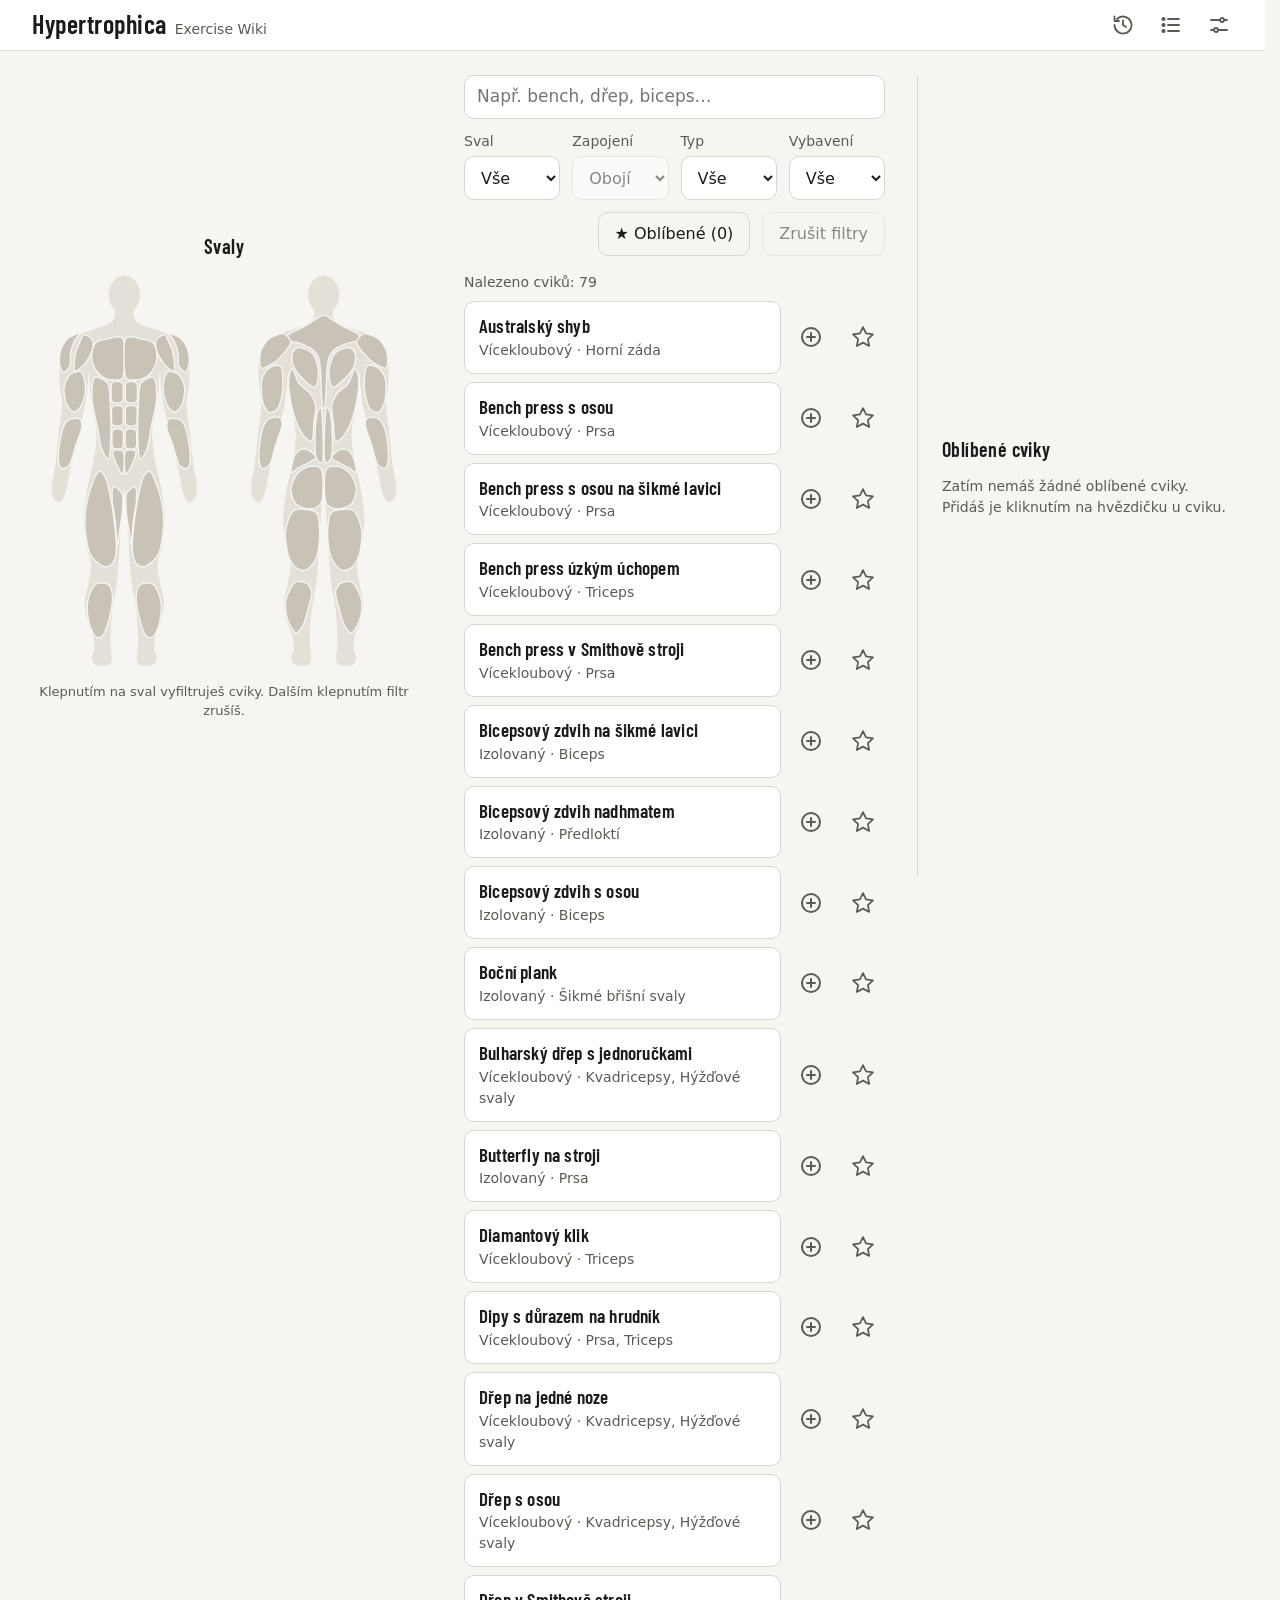
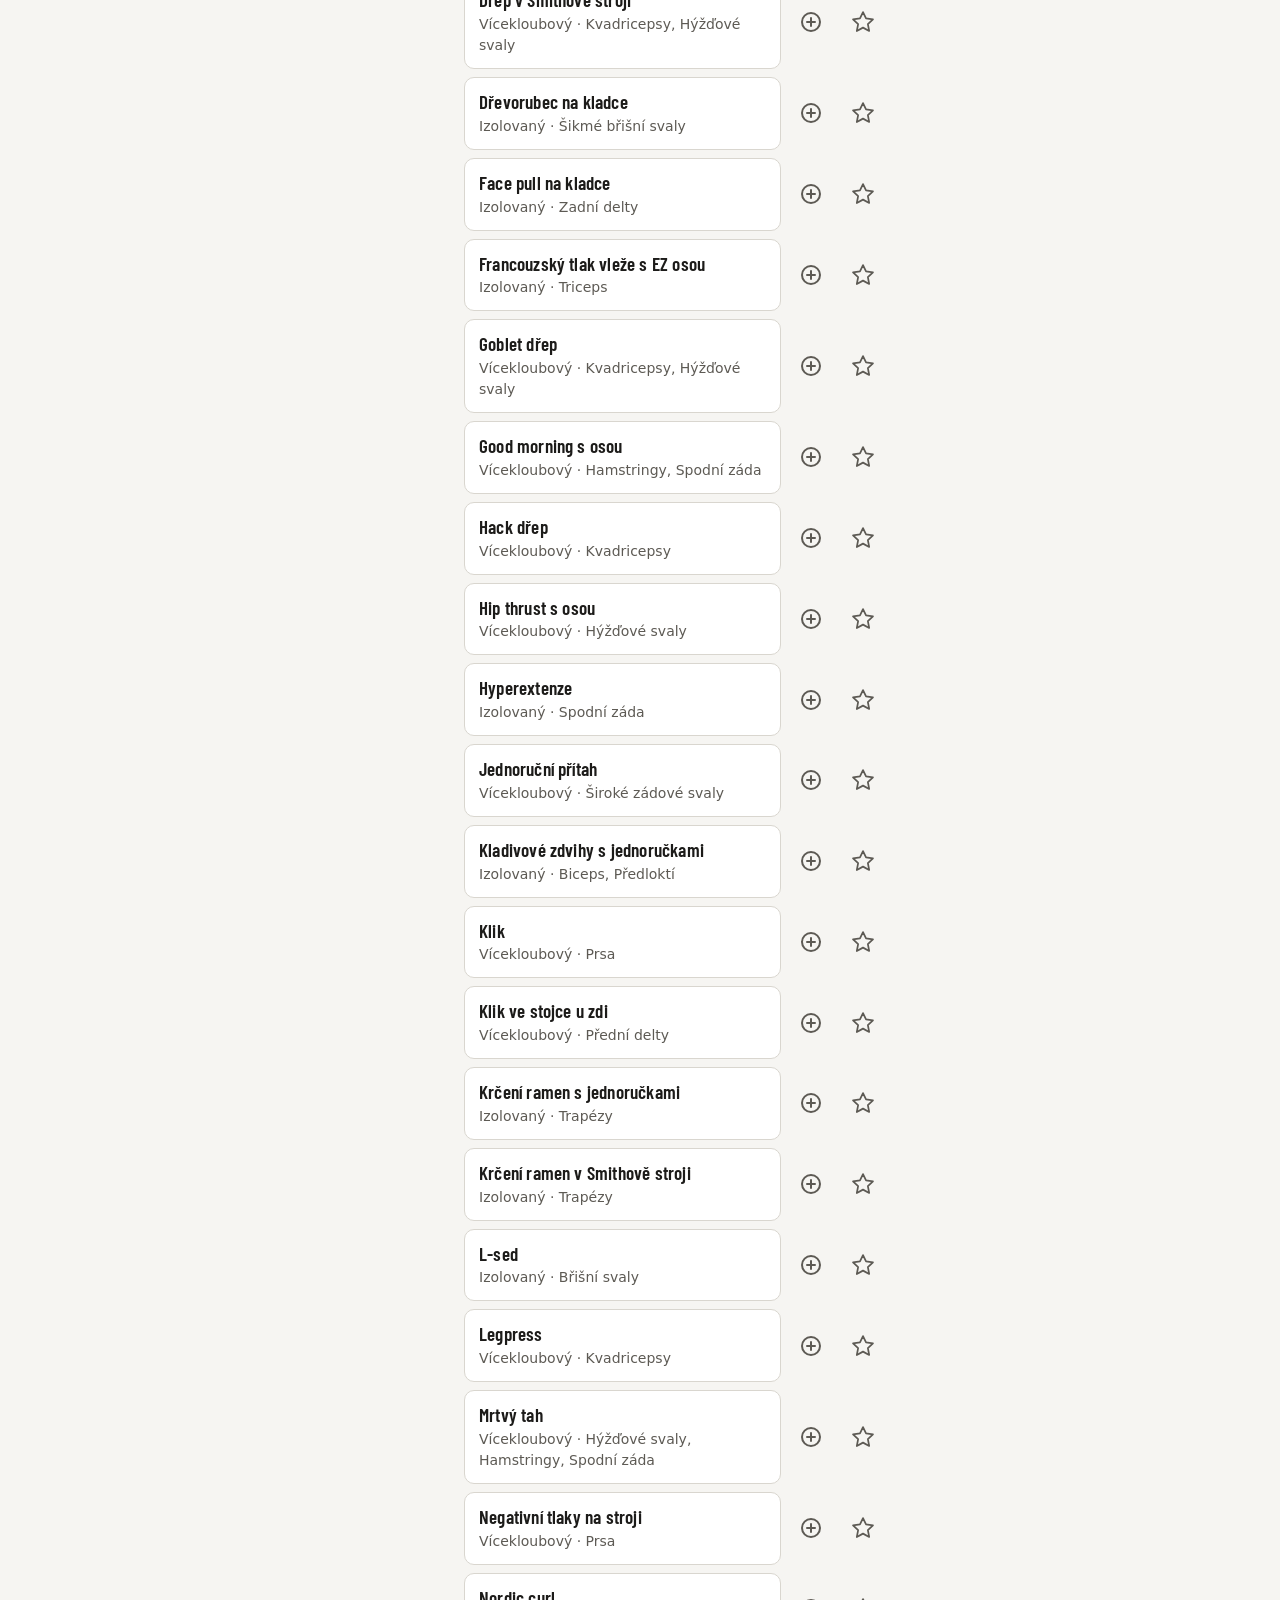
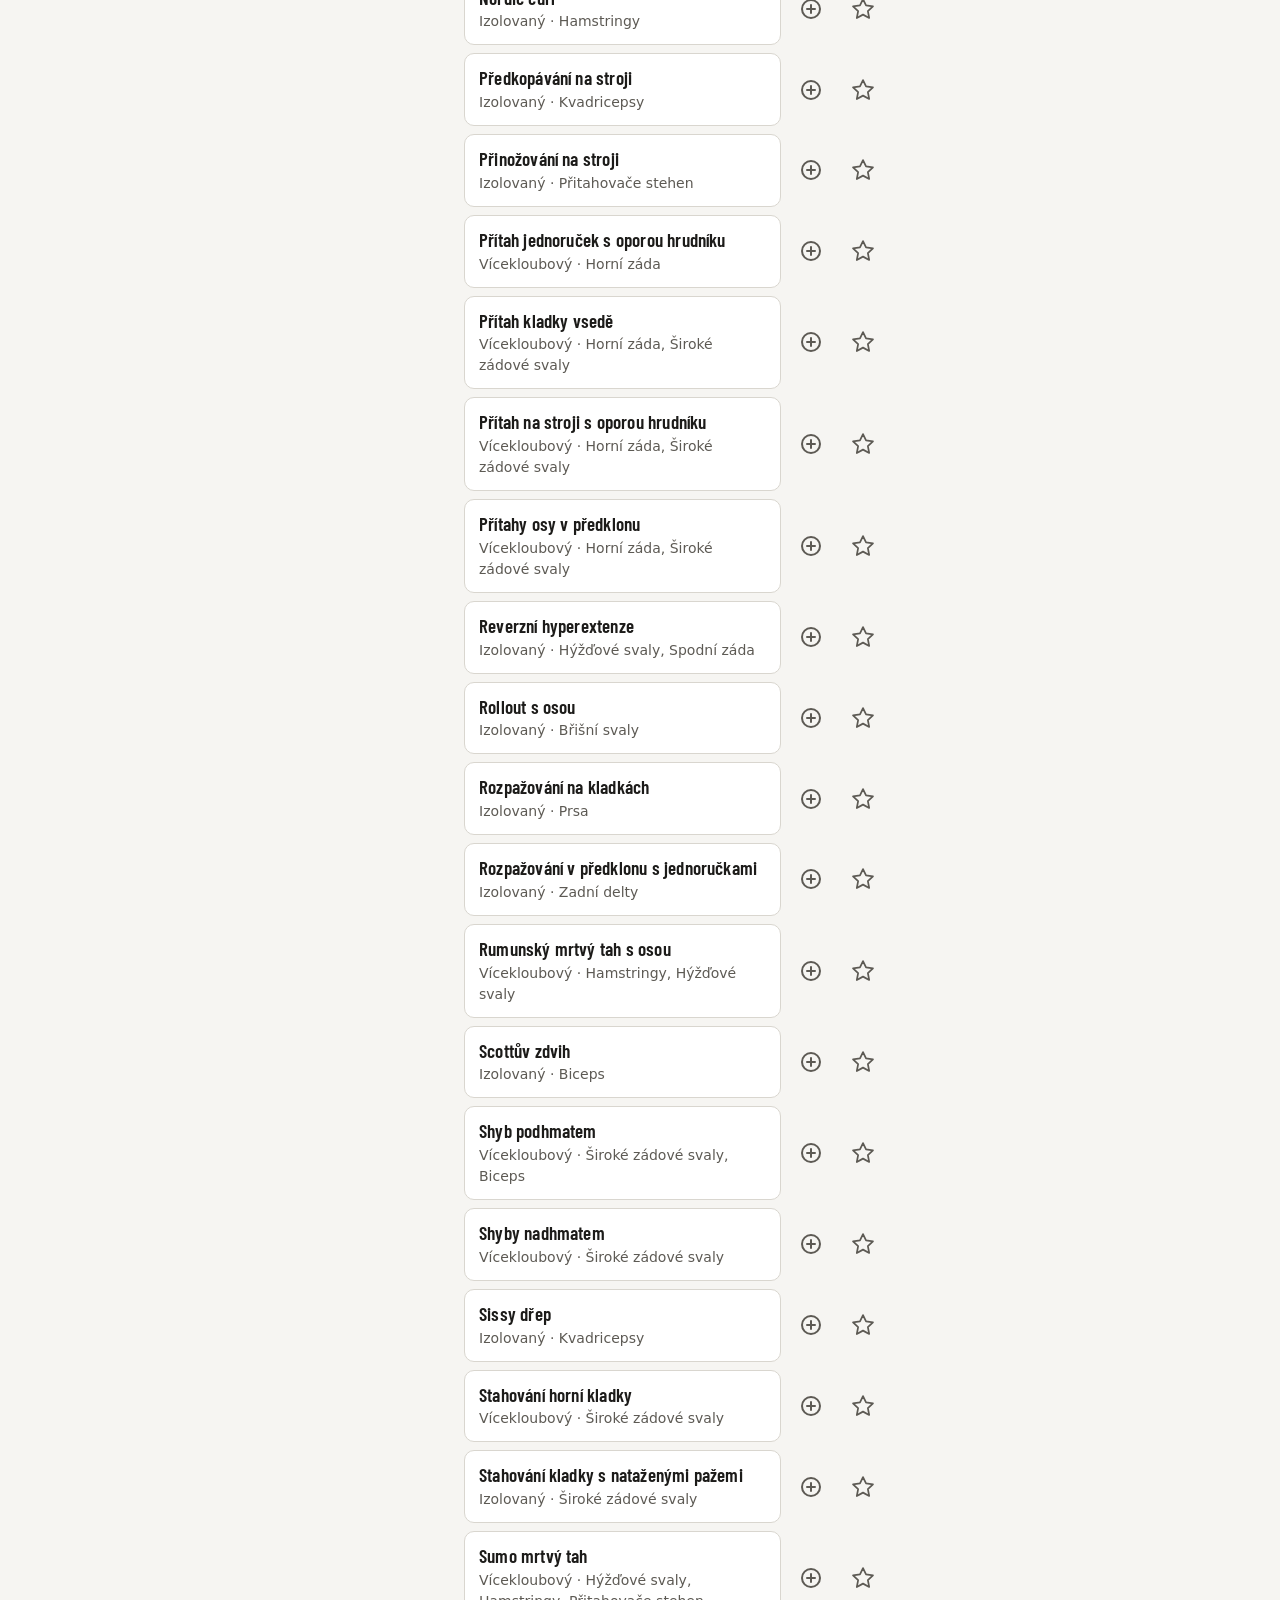
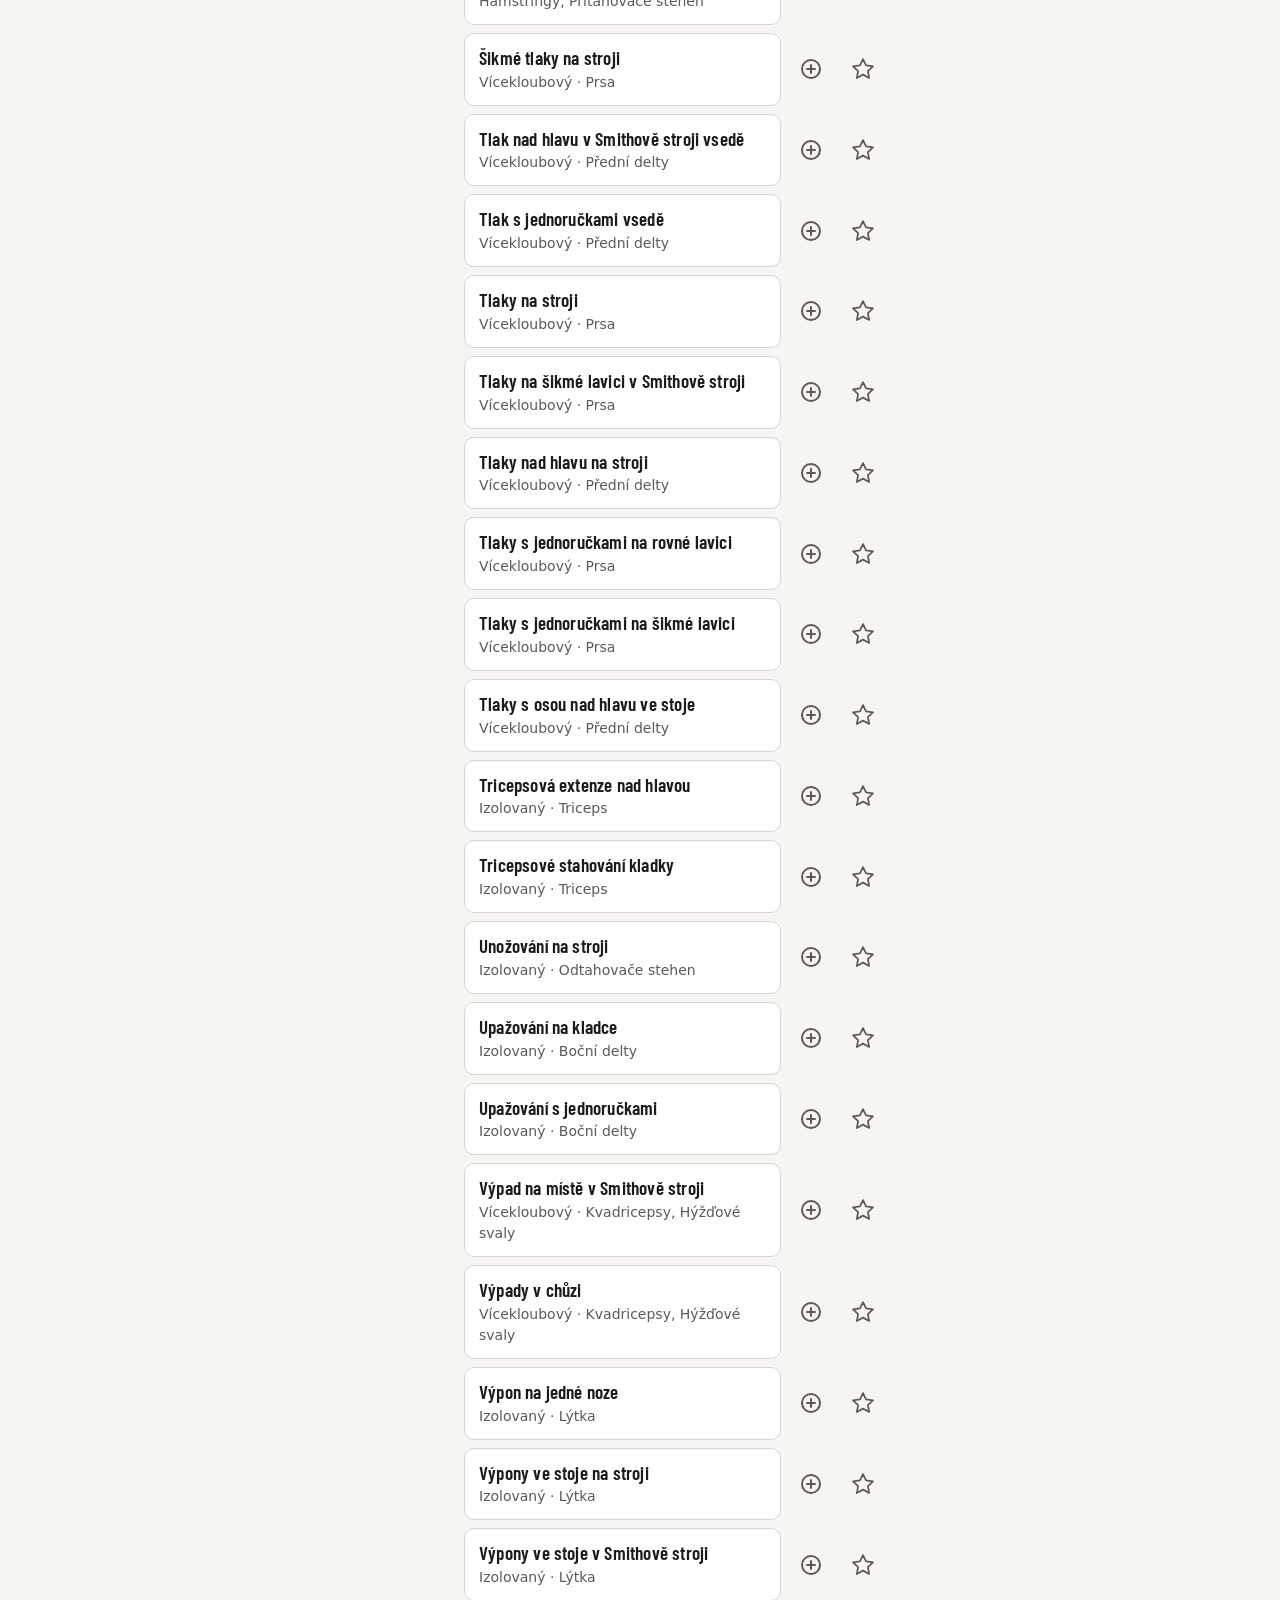
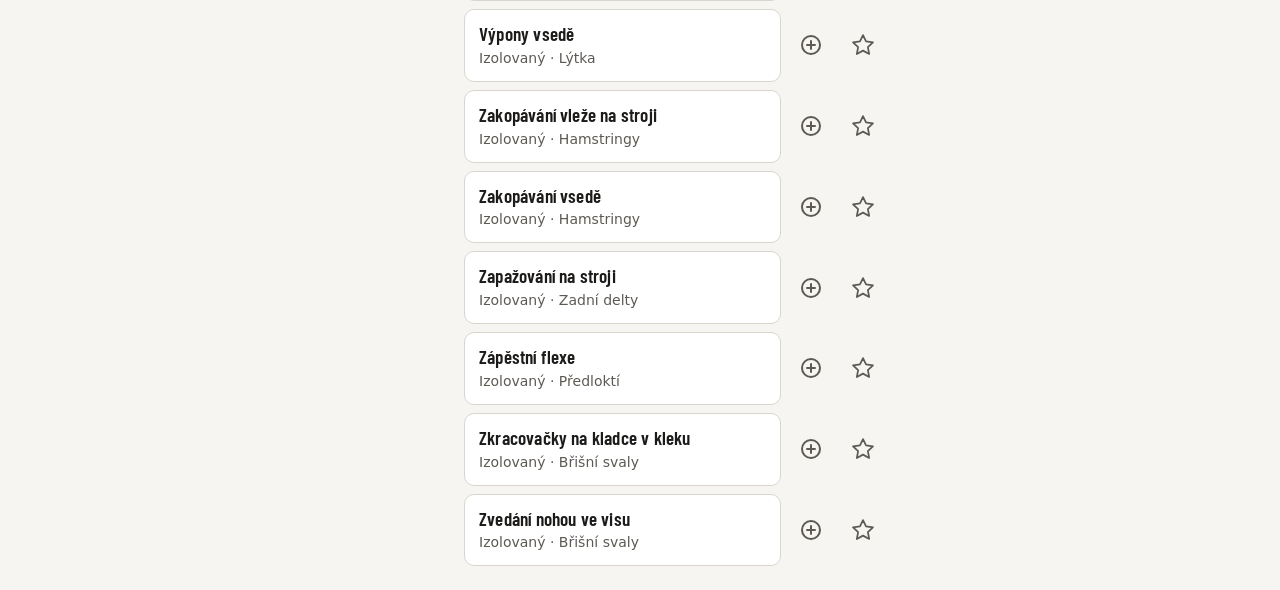
==== index.html @ 92898e03 "Use true black background in dark theme for OLED Page background is pure black (#000) so OLED pixels" ====
<!doctype html>
<html lang="cs">
<head>
  <meta charset="utf-8">
  <meta name="viewport" content="width=device-width, initial-scale=1">
  <meta name="color-scheme" content="light dark">
  <title>Hypertrophica</title>
  <!-- Zvolený motiv (světlý/tmavý) se nastaví ještě před vykreslením stránky,
       aby při načtení neproblikla špatná barva. Volbu ukládá js/theme.js. -->
  <script>
    try {
      var savedTheme = localStorage.getItem('hw.theme');
      if (savedTheme === 'light' || savedTheme === 'dark') document.documentElement.dataset.theme = savedTheme;
    } catch (e) {}
  </script>
  <link rel="stylesheet" href="./style.css">
  <!-- PWA: manifest (název, ikony pro instalaci na plochu) a barva lišty prohlížeče = barva hlavičky (--surface) -->
  <link rel="manifest" href="./manifest.json">
  <link rel="icon" href="./assets/icons/icon-192.png" type="image/png">
  <link rel="apple-touch-icon" href="./assets/icons/apple-touch-icon.png">
  <meta name="theme-color" content="#ffffff" media="(prefers-color-scheme: light)">
  <meta name="theme-color" content="#0d0d0c" media="(prefers-color-scheme: dark)">
  <!-- type="module" = moderní JavaScript s import/export; spouští se až po načtení HTML -->
  <script type="module" src="./app.js"></script>
</head>
<body>
  <header class="app-header">
    <div class="app-header-inner">
      <a class="app-title" href="#/">
        <span class="app-name">Hypertrophica</span>
        <span class="app-subtitle" data-i18n="app.subtitle"></span>
      </a>
      <!-- Odkaz na historii zapsaných sérií -->
      <a id="history-link" class="header-button" href="#/historie" hidden>
        <svg viewBox="0 0 24 24" width="24" height="24" aria-hidden="true" focusable="false">
          <path d="M3.5 12a8.5 8.5 0 1 0 2.5-6"/>
          <path d="M3.5 3.5V8H8"/>
          <path d="M12 7.5V12l3 2"/>
        </svg>
      </a>
      <!-- Odkaz na trénink s počtem cviků; popisek a počet doplní app.js -->
      <a id="plan-link" class="header-button" href="#/trenink" hidden>
        <svg viewBox="0 0 24 24" width="24" height="24" aria-hidden="true" focusable="false">
          <path d="M9 6h11M9 12h11M9 18h11"/>
          <circle cx="4.5" cy="6" r="1.2" fill="currentColor"/>
          <circle cx="4.5" cy="12" r="1.2" fill="currentColor"/>
          <circle cx="4.5" cy="18" r="1.2" fill="currentColor"/>
        </svg>
        <span id="plan-count" class="plan-count" aria-hidden="true"></span>
      </a>
      <!-- Odkaz na nastavení (motiv, záloha dat) -->
      <a id="settings-link" class="header-button" href="#/nastaveni" hidden>
        <svg viewBox="0 0 24 24" width="24" height="24" aria-hidden="true" focusable="false">
          <path d="M4 7h9M17 7h3M4 17h3M11 17h9"/>
          <circle cx="15" cy="7" r="2"/>
          <circle cx="9" cy="17" r="2"/>
        </svg>
      </a>
    </div>
  </header>

  <main>
    <!-- Hláška o načítání / chybě. Texty doplní app.js ze souboru i18n/cs.json. -->
    <p id="status" class="status" role="status">Načítám…</p>
    <noscript><p class="status">Hypertrophica potřebuje zapnutý JavaScript.</p></noscript>

    <!-- Pohled 1: seznam cviků s vyhledáváním a filtry -->
    <section id="list-view" class="list-layout" hidden>
      <div class="search">
        <label for="search-input" class="visually-hidden" data-i18n="search.label"></label>
        <input id="search-input" type="search" autocomplete="off" spellcheck="false"
               data-i18n-placeholder="search.placeholder">
      </div>

      <!-- Klikací schéma svalů; SVG vloží js/bodymap.js ze souboru assets/body-map.svg -->
      <figure class="body-map">
        <h2 class="body-map-heading" data-i18n="bodymap.heading"></h2>
        <div id="body-map" class="body-map-figure"></div>
        <figcaption class="body-map-hint" data-i18n="bodymap.hint"></figcaption>
      </figure>

      <fieldset class="filters">
        <legend class="visually-hidden" data-i18n="filters.heading"></legend>

        <label class="filter">
          <span data-i18n="filters.muscle"></span>
          <select id="filter-muscle"></select>
        </label>

        <label class="filter">
          <span data-i18n="filters.role"></span>
          <select id="filter-role"></select>
        </label>

        <label class="filter">
          <span data-i18n="filters.type"></span>
          <select id="filter-type"></select>
        </label>

        <label class="filter">
          <span data-i18n="filters.equipment"></span>
          <select id="filter-equipment"></select>
        </label>

        <div class="filter-actions">
          <!-- aria-pressed = přepínací tlačítko (zapnuto/vypnuto); text doplní app.js -->
          <button id="filter-favorites" type="button" class="button-secondary button-toggle" aria-pressed="false"></button>
          <button id="filter-reset" type="button" class="button-secondary" data-i18n="filters.reset"></button>
        </div>
      </fieldset>

      <p id="result-count" class="result-count" aria-live="polite"></p>
      <ul id="exercise-list" class="exercise-list"></ul>

      <!-- Panel s oblíbenými cviky. Zobrazí se jen na širokém monitoru (vpravo od seznamu),
           na mobilu je skrytý – tam slouží tlačítko „Oblíbené“ ve filtrech. Obsah doplní app.js. -->
      <aside class="favorites-panel" aria-labelledby="favorites-heading">
        <h2 id="favorites-heading" class="favorites-heading" data-i18n="favorites.heading"></h2>
        <ul id="favorites-list" class="exercise-list favorites-list"></ul>
      </aside>
    </section>

    <!-- Pohled 2: detail jednoho cviku (otevře se přes adresu #/cvik/<id>) -->
    <article id="detail-view" class="detail" hidden></article>

    <!-- Pohled 3: trénink = seřazený seznam cviků (adresa #/trenink).
         Obsah seznamu a tlačítka doplní app.js. -->
    <section id="plan-view" class="plan" aria-labelledby="plan-title" hidden>
      <a class="back-link" href="#/" id="plan-back"></a>
      <!-- Přepínač tréninků v týdnu: 1–4 = jednotlivé tréninky, Týden = souhrn partií.
           Tlačítka doplní app.js; u sdíleného tréninku je přepínač skrytý. -->
      <nav id="plan-tabs" class="plan-tabs" data-i18n-aria-label="week.tabsLabel"></nav>
      <div class="plan-heading">
        <h1 id="plan-title" tabindex="-1"></h1>
        <!-- Zámek proti nechtěnému přesunutí/odebrání cviků během tréninku.
             Ikonu, popisek a stav (aria-pressed) doplní app.js. -->
        <button id="plan-lock" class="icon-button lock-button" type="button" aria-pressed="false" hidden></button>
      </div>
      <p id="plan-intro" class="plan-intro"></p>
      <!-- role="list": Safari jinak u seznamu bez odrážek nehlásí, že jde o seznam -->
      <ol id="plan-list" class="plan-list" role="list"></ol>
      <!-- Schéma svalů zapojených v tréninku (jen pro čtení); SVG vloží app.js.
           Pro čtečky obrazovky je stejná informace i textem v #plan-map-summary. -->
      <figure id="plan-map" class="body-map plan-map" hidden>
        <h2 id="plan-map-heading"></h2>
        <div class="body-map-labels" aria-hidden="true">
          <span data-i18n="bodymap.front"></span>
          <span data-i18n="bodymap.back"></span>
        </div>
        <div id="plan-map-figure" class="body-map-figure"></div>
        <!-- Texty legendy nastaví app.js (u tréninku primární/sekundární, u týdne zapojeno/nedostatečně) -->
        <ul class="legend" aria-hidden="true">
          <li id="plan-legend-primary"></li>
          <li id="plan-legend-secondary" class="legend-secondary"></li>
        </ul>
        <p id="plan-map-summary" class="visually-hidden"></p>
      </figure>
      <!-- Jen v pohledu Týden: vynechané a nedostatečně zapojené partie (doplní app.js) -->
      <div id="week-summary" class="week-summary" hidden></div>
      <div id="plan-actions" class="plan-actions"></div>
      <!-- Viditelné potvrzení akcí (např. „Odkaz zkopírován“) -->
      <p id="plan-feedback" class="plan-feedback" role="status"></p>
      <!-- Hlášení pro čtečky obrazovky (např. nová pozice cviku po posunu) -->
      <p id="plan-announcer" class="visually-hidden" aria-live="polite"></p>
    </section>

    <!-- Pohled 4: historie zapsaných sérií (adresa #/historie), seskupená po dnech.
         Obsah doplní app.js. -->
    <section id="history-view" class="history" aria-labelledby="history-title" hidden>
      <a class="back-link" href="#/" id="history-back"></a>
      <h1 id="history-title" tabindex="-1" data-i18n="history.title"></h1>
      <p id="history-intro" class="history-intro"></p>
      <!-- Kalendář tréninků. Na PC v levém sloupci místo schématu svalů, na mobilu nad seznamem.
           Mřížku dnů doplní app.js; dny s tréninkem jsou tlačítka, klik přeskočí na daný den v seznamu. -->
      <section id="history-calendar" class="history-calendar" aria-labelledby="calendar-month">
        <div class="calendar-nav">
          <button id="calendar-prev" class="icon-button" type="button">
            <svg viewBox="0 0 24 24" aria-hidden="true" focusable="false"><path d="M15 5l-7 7 7 7"/></svg>
          </button>
          <!-- aria-live: čtečka obrazovky ohlásí nový měsíc po přepnutí -->
          <h2 id="calendar-month" class="calendar-month" aria-live="polite"></h2>
          <button id="calendar-next" class="icon-button" type="button">
            <svg viewBox="0 0 24 24" aria-hidden="true" focusable="false"><path d="M9 5l7 7-7 7"/></svg>
          </button>
        </div>
        <table class="calendar-grid">
          <thead><tr id="calendar-weekdays"></tr></thead>
          <tbody id="calendar-days"></tbody>
        </table>
        <ul class="legend calendar-legend" aria-hidden="true">
          <li data-i18n="calendar.legendTraining"></li>
          <li class="legend-today" data-i18n="calendar.legendToday"></li>
        </ul>
        <p class="body-map-hint" data-i18n="calendar.hint"></p>
      </section>
      <div id="history-list" class="history-list"></div>
      <button id="history-more" class="button-secondary" type="button" data-i18n="history.more" hidden></button>
      <!-- Záloha dat bývala tady; teď je v Nastavení -->
      <a class="history-backup-link" href="#/nastaveni" data-i18n="history.backupLink"></a>
    </section>

    <!-- Pohled 5: nastavení (adresa #/nastaveni) – motiv a záloha dat -->
    <section id="settings-view" class="settings" aria-labelledby="settings-title" hidden>
      <a class="back-link" href="#/" id="settings-back"></a>
      <h1 id="settings-title" tabindex="-1" data-i18n="settings.title"></h1>

      <!-- Volba motivu (js/theme.js); přepínače typu radio = vždy právě jedna volba -->
      <section class="settings-section" aria-labelledby="theme-title">
        <h2 id="theme-title" data-i18n="theme.title"></h2>
        <div id="theme-options" class="theme-options" role="radiogroup" aria-labelledby="theme-title"></div>
      </section>

      <!-- Záloha všech dat do souboru a obnova ze zálohy (js/backup.js) -->
      <section class="backup settings-section" aria-labelledby="backup-title">
        <h2 id="backup-title" data-i18n="backup.title"></h2>
        <p class="backup-intro" data-i18n="backup.intro"></p>
        <div class="backup-actions">
          <button id="backup-export" class="button-primary" type="button" data-i18n="backup.exportJson"></button>
          <button id="backup-export-csv" class="button-secondary" type="button" data-i18n="backup.exportCsv"></button>
          <button id="backup-import" class="button-secondary" type="button" data-i18n="backup.import"></button>
          <!-- Skrytý výběr souboru; otevře ho tlačítko „Importovat zálohu“ -->
          <input id="backup-file" type="file" accept=".json,application/json" hidden>
        </div>
        <!-- Náhled importu s volbou Sloučit / Nahradit; obsah doplní app.js -->
        <div id="backup-confirm" class="backup-confirm" hidden></div>
        <p id="backup-feedback" class="backup-feedback" role="status"></p>
      </section>
    </section>
  </main>
</body>
</html>
---- style.css ----
/* ===== Font pro nadpisy: Barlow Condensed (SemiBold 600) =====
   Soubory jsou uložené přímo v projektu (assets/fonts/), aby fungovaly i offline.
   Licence SIL Open Font License 1.1 – viz assets/fonts/OFL.txt.
   Dva soubory: základní latinka a rozšířená latinka (ř, ů, ě, č...). Prohlížeč
   si podle unicode-range stáhne jen ten, který opravdu potřebuje. */
@font-face {
  font-family: "Barlow Condensed";
  font-style: normal;
  font-weight: 600;
  font-display: swap; /* než se font načte, zobrazí se náhradní – text nezmizí */
  src: url("./assets/fonts/barlow-condensed-latin-ext-600-normal.woff2") format("woff2");
  unicode-range: U+0100-02BA, U+02BD-02C5, U+02C7-02CC, U+02CE-02D7, U+02DD-02FF, U+0304, U+0308, U+0329, U+1D00-1DBF, U+1E00-1E9F, U+1EF2-1EFF, U+2020, U+20A0-20AB, U+20AD-20C0, U+2113, U+2C60-2C7F, U+A720-A7FF;
}

@font-face {
  font-family: "Barlow Condensed";
  font-style: normal;
  font-weight: 600;
  font-display: swap;
  src: url("./assets/fonts/barlow-condensed-latin-600-normal.woff2") format("woff2");
  unicode-range: U+0000-00FF, U+0131, U+0152-0153, U+02BB-02BC, U+02C6, U+02DA, U+02DC, U+0304, U+0308, U+0329, U+2000-206F, U+20AC, U+2122, U+2191, U+2193, U+2212, U+2215, U+FEFF, U+FFFD;
}

/* ===== Barvy a rozměry (CSS proměnné) =====
   Všechny barvy jsou tady na jednom místě. Tmavý režim jen přepíše hodnoty
   proměnných, zbytek stylů se nemění. */
:root {
  --bg: #f6f5f2;
  --surface: #ffffff;
  --text: #1c1b19;
  --text-muted: #5d5a54;
  --border: #d9d6cf;
  --accent: #b3261e;
  --accent-text: #ffffff;
  --chip-bg: #ece9e3;
  --chip-primary-bg: #f6dcd9;
  --chip-primary-text: #7a1712;
  --focus: #1a5fb4;
  --star: #c48a00;

  /* Schéma svalů */
  --map-body: #e4e0d8;
  --map-muscle: #c9c2b6;
  --map-hover: #e2a39d;
  --map-active: var(--accent);
  --map-secondary: #eebab4;

  --radius: 10px;
  --tap: 44px; /* minimální velikost dotykového prvku */
  --gap: 12px;
  --max-width: 720px;
  --max-width-wide: 1680px; /* PC: stránka využije skoro celou šířku monitoru */
  --font: system-ui, -apple-system, "Segoe UI", Roboto, sans-serif;
  --font-display: "Barlow Condensed", "Arial Narrow", var(--font); /* nadpisy */
}

/* Tmavé barvy. Použijí se ve dvou případech:
   1. systém je v tmavém režimu a uživatel přepínačem nezvolil světlý motiv,
   2. uživatel přepínačem zvolil tmavý motiv (atribut data-theme="dark" na <html>).
   CSS neumí jednu sadu hodnot sdílet mezi @media a selektorem, proto jsou hodnoty
   uvedené dvakrát – při změně barvy uprav OBĚ sady stejně. */
@media (prefers-color-scheme: dark) {
  :root:not([data-theme="light"]) {
    --bg: #000000; /* čistá černá: na OLED displeji pixely nesvítí */
    --surface: #0d0d0c;
    --text: #ecebe8;
    --text-muted: #a29e96;
    --border: #2a2825;
    --accent: #f2867e;
    --accent-text: #1c1b19;
    --chip-bg: #1a1917;
    --chip-primary-bg: #3a1b19;
    --chip-primary-text: #ffd5d1;
    --focus: #8ab4f8;
    --star: #f2c14e;

    --map-body: #1a1917;
    --map-muscle: #3a3732;
    --map-hover: #a85a53;
    --map-secondary: #8f4740;
  }
}

:root[data-theme="dark"] {
  --bg: #000000; /* čistá černá: na OLED displeji pixely nesvítí */
  --surface: #0d0d0c;
  --text: #ecebe8;
  --text-muted: #a29e96;
  --border: #2a2825;
  --accent: #f2867e;
  --accent-text: #1c1b19;
  --chip-bg: #1a1917;
  --chip-primary-bg: #3a1b19;
  --chip-primary-text: #ffd5d1;
  --focus: #8ab4f8;
  --star: #f2c14e;

  --map-body: #1a1917;
  --map-muscle: #3a3732;
  --map-hover: #a85a53;
  --map-secondary: #8f4740;
}

/* Formulářové prvky a posuvníky prohlížeče v barvě zvoleného motivu. */
:root[data-theme="light"] {
  color-scheme: light;
}

:root[data-theme="dark"] {
  color-scheme: dark;
}

/* ===== Základ ===== */
*,
*::before,
*::after {
  box-sizing: border-box;
}

html {
  -webkit-text-size-adjust: 100%;
}

body {
  margin: 0;
  background: var(--bg);
  color: var(--text);
  font-family: var(--font);
  font-size: 1rem;
  line-height: 1.5;
}

main {
  max-width: var(--max-width);
  margin: 0 auto;
  padding: var(--gap) 16px 48px;
}

a {
  color: inherit;
}

:focus-visible {
  outline: 3px solid var(--focus);
  outline-offset: 2px;
}

[hidden] {
  display: none !important;
}

/* Text jen pro čtečky obrazovky (vizuálně skrytý, ale přístupný). */
.visually-hidden {
  position: absolute;
  width: 1px;
  height: 1px;
  overflow: hidden;
  clip: rect(0 0 0 0);
  white-space: nowrap;
}

/* ===== Hlavička ===== */
.app-header {
  position: sticky;
  top: 0;
  z-index: 10;
  background: var(--surface);
  border-bottom: 1px solid var(--border);
}

/* Řádek hlavičky: název vlevo, ikony historie, tréninku a nastavení vpravo. */
.app-header-inner {
  display: flex;
  align-items: center;
  gap: 4px;
  max-width: var(--max-width);
  margin: 0 auto;
  padding-right: 8px;
}

.app-title {
  flex: 1;
  min-width: 0;
  display: flex;
  align-items: baseline;
  gap: 8px;
  min-height: var(--tap);
  padding: 10px 4px 10px 16px;
  text-decoration: none;
}

.header-button {
  flex: none;
  display: inline-grid;
  place-items: center;
  width: var(--tap);
  height: var(--tap);
  padding: 0;
  background: transparent;
  border: 0;
  border-radius: var(--radius);
  color: var(--text-muted);
  cursor: pointer;
  -webkit-tap-highlight-color: transparent;
}

.header-button:hover,
.header-button[aria-current="page"] {
  color: var(--text);
  background: var(--chip-bg);
}

/* Odkaz na trénink: ikona s odznakem počtu cviků v pravém horním rohu */
.header-button {
  position: relative;
  text-decoration: none;
}

.plan-count {
  position: absolute;
  top: 3px;
  right: 1px;
  min-width: 18px;
  height: 18px;
  padding: 0 5px;
  background: var(--accent);
  border-radius: 999px;
  color: var(--accent-text);
  font-size: 0.6875rem;
  font-weight: 700;
  line-height: 18px;
  text-align: center;
}

.plan-count:empty {
  display: none;
}

.header-button svg {
  width: 24px;
  height: 24px;
  fill: none;
  stroke: currentColor;
  stroke-width: 1.8;
  stroke-linecap: round;
  stroke-linejoin: round;
}

.app-name {
  font-family: var(--font-display);
  font-size: 1.625rem;
  font-weight: 600;
  letter-spacing: 0.02em;
  line-height: 1.1;
}

.app-subtitle {
  min-width: 0;
  overflow: hidden;
  color: var(--text-muted);
  font-size: 0.875rem;
  white-space: nowrap; /* na úzkém displeji se raději zkrátí („Exercise W…“), než aby se zalomil */
  text-overflow: ellipsis;
}

.status {
  color: var(--text-muted);
}

/* ===== Rozložení stránky se seznamem =====
   Mobil: hledání, schéma, filtry a seznam pod sebou.
   PC: viz blok „Rozložení na PC“ níže. */
.list-layout {
  display: grid;
  grid-template-columns: minmax(0, 1fr);
  grid-template-areas:
    "search"
    "map"
    "filters"
    "count"
    "list";
}

.search { grid-area: search; }
.body-map { grid-area: map; }
.filters { grid-area: filters; }
.result-count { grid-area: count; }
.exercise-list { grid-area: list; }

/* ===== Rozložení na PC (≥ 900 px) =====
   Na mobilu se nic z tohoto bloku nepoužije.
   - Stránka využije skoro celou šířku monitoru (max. --max-width-wide).
   - Schéma svalů je ve všech pohledech (seznam, detail, trénink) v levém sloupci.
     Je „přilepené“ (position: sticky) a svisle vycentrované v okně, takže se při
     scrollování obsahem vpravo nehýbe.
   - Velikost schématu roste se šířkou okna, ale nikdy není vyšší než okno. */
@media (min-width: 900px) {
  :root {
    --header-h: 50px;       /* výška hlavičky (změřeno v prohlížeči) */
    --page-pad-y: 24px;     /* mezera nad a pod obsahem */
    --map-col: clamp(360px, 30vw, 520px); /* šířka sloupce se schématem */
    --side-col: clamp(300px, 22vw, 400px); /* šířka pravého sloupce (panel oblíbených), od 1200 px */
    --map-chrome: 150px;    /* místo pro nadpis, popisky a legendu kolem obrázku */
  }

  main,
  .app-header-inner {
    max-width: var(--max-width-wide);
  }

  /* Místo pro posuvník (scrollbar) je vyhrazené vždy, i na krátké stránce bez posuvníku.
     Jinak by se na Windows při přechodu mezi dlouhým seznamem a krátkým detailem
     celá stránka i s nadpisem Hypertrophica posunula o polovinu šířky posuvníku. */
  html {
    scrollbar-gutter: stable;
  }

  main {
    padding: var(--page-pad-y) 32px;
  }

  .app-header-inner {
    padding-right: 24px;
  }

  .app-title {
    padding-left: 32px;
  }

  /* Společná mřížka: schéma vlevo, obsah vpravo.
     Historie má v levém sloupci místo schématu kalendář. Nastavení schéma nemá, levý sloupec zůstává prázdný – obsah je tak stejně
     široký a na stejném místě jako u tréninku a detailu.
     Řádky „auto“ zabírají jednotlivé prvky obsahu (prázdné mají výšku 0),
     poslední řádek 1fr pohltí výšku schématu, aby mezi prvky nevznikaly mezery. */
  .list-layout,
  .detail,
  .plan,
  .history,
  .settings {
    display: grid;
    grid-template-columns: var(--map-col) minmax(0, 1fr);
    grid-template-rows: repeat(9, auto) 1fr;
    grid-template-areas: none;
    column-gap: 48px;
    align-items: start;
  }

  .list-layout > *,
  .detail > *,
  .plan > *,
  .history > *,
  .settings > * {
    grid-area: auto;
    grid-column: 2;
  }

  /* Schéma: celý levý sloupec, přilepené pod hlavičkou, obsah svisle na střed okna.
     V Historii je na stejném místě a ve stejné velikosti kalendář. */
  .list-layout > .body-map,
  .detail > .body-map,
  .plan > .plan-map,
  .history > .history-calendar {
    grid-column: 1;
    grid-row: 1 / -1;
    position: sticky;
    top: calc(var(--header-h) + var(--page-pad-y));
    height: calc(100vh - var(--header-h) - 2 * var(--page-pad-y));
    height: calc(100dvh - var(--header-h) - 2 * var(--page-pad-y));
    display: flex;
    flex-direction: column;
    justify-content: center;
    margin: 0;
  }

  /* Velikost obrázku: celá šířka sloupce, ale jen tak velký, aby se vešel do výšky okna
     (416 × 440 = poměr stran SVG). Popisky „Zepředu/Zezadu“ mají stejnou šířku. */
  .list-layout > .body-map,
  .detail > .body-map,
  .plan > .plan-map,
  .history > .history-calendar {
    --map-size: min(100%, calc((100vh - var(--header-h) - 2 * var(--page-pad-y) - var(--map-chrome)) * 416 / 440));
  }

  .list-layout > .body-map .body-map-figure svg,
  .detail > .body-map .body-map-figure svg,
  .plan > .plan-map .body-map-figure svg,
  .body-map .body-map-labels,
  .history > .history-calendar > * {
    width: var(--map-size);
    max-width: none;
  }

  /* Nadpis nad schématem (detail, trénink) vycentrovaný stejně jako obrázek */
  .list-layout > .body-map h2,
  .detail > .body-map h2,
  .plan > .plan-map h2 {
    text-align: center;
  }

  /* Trénink a detail cviku: obsah vpravo svisle na střed okna.
     Mřížka má nahoře a dole pružný řádek (1fr), mezi nimi řádky pro jednotlivé prvky.
     Zbylé místo se rozdělí rovným dílem nahoru a dolů → obsah je uprostřed.
     Když je obsah vyšší než okno, pružné řádky mají výšku 0 a obsah začíná nahoře.
     Prvky mají řádek pevně daný, aby první z nich nepřipadl do horního pružného řádku.
     (Trénink má místo horního pružného řádku pevnou mezeru, viz níže.) */
  .plan,
  .detail {
    grid-template-rows: 1fr repeat(8, auto) 1fr;
    min-height: calc(100vh - var(--header-h) - 2 * var(--page-pad-y));
    min-height: calc(100dvh - var(--header-h) - 2 * var(--page-pad-y));
  }

  /* Detail má o řádek víc (sekce Záznam). */
  .detail {
    grid-template-rows: 1fr repeat(9, auto) 1fr;
  }

  /* Trénink: horní mezera se nepočítá podle právě zobrazeného obsahu, ale podle
     tréninku s nejvíce cviky (počet nastaví app.js do --plan-max). Při přepínání
     1–4 a Týden je tak mezera pořád stejná a záložky se svisle neposouvají.
     Výška obsahu ≈ pevná část (odkaz zpět, záložky, nadpis, text, tlačítka) + počet cviků × výška řádku
     (změřeno v prohlížeči: řádek 88 px + mezera 8 px). */
  .plan {
    --plan-base: 297px;
    --plan-item: 96px;
    --plan-offset: max(0px, calc((100vh - var(--header-h) - 2 * var(--page-pad-y)
      - var(--plan-base) - var(--plan-max, 0) * var(--plan-item)) / 2));
    grid-template-rows: var(--plan-offset) repeat(8, auto) 1fr;
  }

  .plan > .back-link { grid-row: 2; }
  .plan > .plan-tabs { grid-row: 3; }
  .plan > .plan-heading { grid-row: 4; }
  .plan > .plan-intro { grid-row: 5; }
  .plan > .plan-list { grid-row: 6; }
  .plan > .week-summary { grid-row: 7; }
  .plan > .plan-actions { grid-row: 8; }
  .plan > .plan-feedback { grid-row: 9; }

  /* Detail: popis a poznámky jsou v HTML za schématem jako dvojice nadpis h2 + odstavec p
     (každá je nepovinná), proto se řádek určuje podle pořadí za schématem (figure). */
  .detail > .back-link { grid-row: 2; }
  .detail > .detail-heading { grid-row: 3; }
  .detail > .detail-subtitle { grid-row: 4; }
  .detail > .detail-facts { grid-row: 5; }
  .detail > .log { grid-row: 6; }
  .detail > figure + h2 { grid-row: 7; }
  .detail > figure + h2 + p { grid-row: 8; }
  .detail > figure + h2 + p + h2 { grid-row: 9; }
  .detail > figure + h2 + p + h2 + p { grid-row: 10; }

}

/* ===== Panel oblíbených =====
   Mobil a menší monitory: skrytý (oblíbené ukáže tlačítko „Oblíbené“ ve filtrech).
   Od 1200 px: třetí sloupec vpravo od seznamu, přilepený jako schéma.
   Když je oblíbených víc, než se vejde do výšky okna, panel se posouvá sám. */
.favorites-panel {
  display: none;
}

@media (min-width: 1200px) {
  /* Všechny pohledy mají stejné tři sloupce, aby měl obsah uprostřed všude stejnou šířku.
     V detailu a tréninku zůstává pravý sloupec prázdný. */
  .list-layout,
  .detail,
  .plan,
  .history,
  .settings {
    grid-template-columns: var(--map-col) minmax(0, 1fr) var(--side-col);
  }

  .list-layout > .favorites-panel {
    grid-column: 3;
    grid-row: 1 / -1;
    position: sticky;
    top: calc(var(--header-h) + var(--page-pad-y));
    height: calc(100vh - var(--header-h) - 2 * var(--page-pad-y));
    height: calc(100dvh - var(--header-h) - 2 * var(--page-pad-y));
    overflow-y: auto;
    /* Obsah panelu svisle na střed okna (jako schéma). Automatické okraje nadpisu a seznamu
       (margin: auto) rozdělí volné místo nahoru a dolů; když se oblíbené nevejdou,
       okraje jsou 0, panel začne nahoře a dá se posouvat. */
    display: flex;
    flex-direction: column;
    margin-left: -16px; /* mezera mezi seznamem a panelem 32 px místo 48 px */
    padding-left: 24px;
    border-left: 1px solid var(--border);
  }

  .favorites-heading {
    margin: auto 0 12px;
    font-family: var(--font-display);
    font-size: 1.25rem;
    font-weight: 600;
    letter-spacing: 0.02em;
  }

  /* .favorites-panel na začátku: jinak by ho přebilo pravidlo .exercise-list { margin: 0 } níže */
  .favorites-panel .favorites-list {
    margin-bottom: auto;
  }

  .favorites-list .status {
    margin: 0;
    font-size: 0.875rem;
  }
}

/* ===== Schéma svalů ===== */
.body-map {
  margin: var(--gap) 0 0;
}

.body-map-figure svg {
  -webkit-tap-highlight-color: transparent; /* bez modrého obdélníku po klepnutí na mobilu */
  display: block;
  width: 100%;
  max-width: 340px;
  height: auto;
  margin: 0 auto;
}

.body-map-labels {
  display: grid;
  grid-template-columns: 1fr 1fr;
  max-width: 340px;
  margin: 0 auto 4px;
  color: var(--text-muted);
  font-size: 0.8125rem;
  text-align: center;
}

.body-map-hint {
  margin-top: 6px;
  color: var(--text-muted);
  font-size: 0.8125rem;
  text-align: center;
}

.body-map svg .body {
  fill: var(--map-body);
}

.body-map svg .muscle {
  fill: var(--map-muscle);
  stroke: var(--bg);
  stroke-width: 1.5;
  transition: fill 0.15s;
}

/* Hlavní schéma je klikací (role="group"), schéma v detailu jen ukazuje. */
.body-map svg[role="group"] .muscle {
  cursor: pointer;
}

.body-map svg .muscle:focus {
  outline: none;
}

.body-map svg .muscle:focus-visible {
  stroke: var(--focus);
  stroke-width: 3;
}

.body-map svg .muscle.is-hover {
  fill: var(--map-hover);
}

.body-map svg .muscle.is-secondary {
  fill: var(--map-secondary);
}

.body-map svg .muscle.is-active {
  fill: var(--map-active);
}

/* ===== Vyhledávání a filtry ===== */
input,
select,
button {
  font: inherit;
  color: inherit;
}

#search-input,
select {
  width: 100%;
  min-height: var(--tap);
  padding: 8px 12px;
  background: var(--surface);
  border: 1px solid var(--border);
  border-radius: var(--radius);
}

#search-input {
  font-size: 1.0625rem; /* ≥ 16 px: iOS pak při psaní nezoomuje stránku */
}

.filters {
  display: grid;
  grid-template-columns: repeat(2, minmax(0, 1fr));
  gap: var(--gap);
  margin: var(--gap) 0 0;
  padding: 0;
  border: 0;
}

.filter {
  display: flex;
  flex-direction: column;
  gap: 4px;
  font-size: 0.875rem;
  color: var(--text-muted);
}

.filter select {
  color: var(--text);
  font-size: 1rem;
}

select:disabled {
  opacity: 0.5;
}

.filter-actions {
  grid-column: 1 / -1;
  display: grid;
  grid-template-columns: 1fr 1fr;
  gap: var(--gap);
}

.button-secondary {
  min-height: var(--tap);
  padding: 8px 16px;
  background: transparent;
  border: 1px solid var(--border);
  border-radius: var(--radius);
  cursor: pointer;
}

.button-secondary:disabled {
  opacity: 0.5;
  cursor: default;
}

/* Přepínač „Jen oblíbené“ ve stavu zapnuto */
.button-toggle[aria-pressed="true"] {
  background: var(--chip-primary-bg);
  border-color: var(--accent);
  color: var(--chip-primary-text);
  font-weight: 600;
}

@media (min-width: 640px) {
  .filters {
    grid-template-columns: repeat(4, minmax(0, 1fr));
    align-items: end;
  }

  .filter-actions {
    display: flex;
    justify-content: flex-end;
  }
}

/* ===== Seznam cviků ===== */
.result-count {
  margin: 16px 0 8px;
  color: var(--text-muted);
  font-size: 0.875rem;
}

.exercise-list {
  margin: 0;
  padding: 0;
  list-style: none;
  display: grid;
  align-content: start; /* karty se nenatahují, když je výsledků málo */
  gap: 8px;
}

.exercise-link {
  display: block;
  min-height: var(--tap);
  padding: 12px 14px;
  background: var(--surface);
  border: 1px solid var(--border);
  border-radius: var(--radius);
  text-decoration: none;
}

.exercise-link:hover {
  border-color: var(--text-muted);
}

.exercise-name {
  display: block;
  font-family: var(--font-display);
  font-size: 1.1875rem;
  font-weight: 600;
  letter-spacing: 0.01em;
  line-height: 1.25;
}

.exercise-meta {
  display: block;
  margin-top: 2px;
  color: var(--text-muted);
  font-size: 0.875rem;
}

/* Položka seznamu: odkaz na cvik + hvězdička vedle */
.exercise-item {
  display: flex;
  align-items: stretch;
  gap: 8px;
}

.exercise-item .exercise-link {
  flex: 1;
  min-width: 0;
}

/* ===== Hvězdička (oblíbené) ===== */
.star-button {
  flex: none;
  display: inline-grid;
  place-items: center;
  width: var(--tap);
  min-height: var(--tap);
  padding: 0;
  background: transparent;
  border: 0;
  border-radius: var(--radius);
  color: var(--text-muted);
  cursor: pointer;
  -webkit-tap-highlight-color: transparent;
}

.star-button svg {
  width: 26px;
  height: 26px;
  fill: none;
  stroke: currentColor;
  stroke-width: 1.6;
  stroke-linejoin: round;
}

.star-button:hover {
  color: var(--star);
}

.star-button[aria-pressed="true"] {
  color: var(--star);
}

.star-button[aria-pressed="true"] svg {
  fill: currentColor;
}

/* ===== Tlačítko „do tréninku“ (+ / ✓) a ovládání tréninku ===== */
.plan-button,
.icon-button {
  flex: none;
  display: inline-grid;
  place-items: center;
  width: var(--tap);
  min-height: var(--tap);
  padding: 0;
  background: transparent;
  border: 0;
  border-radius: var(--radius);
  color: var(--text-muted);
  cursor: pointer;
  -webkit-tap-highlight-color: transparent;
}

.plan-button svg,
.icon-button svg {
  width: 24px;
  height: 24px;
  fill: none;
  stroke: currentColor;
  stroke-width: 2;
  stroke-linecap: round;
  stroke-linejoin: round;
}

.plan-button:hover:not(:disabled),
.icon-button:hover:not(:disabled) {
  color: var(--text);
  background: var(--chip-bg);
}

/* Cvik už je v tréninku: zvýrazněný kroužek s fajfkou */
.plan-button[aria-pressed="true"] {
  color: var(--accent);
}

.icon-button:disabled {
  opacity: 0.3;
  cursor: default;
}

/* ✓ u cviku v zamčeném tréninku: vypadá stejně, jen nejde stisknout */
.plan-button:disabled {
  cursor: default;
}

/* ===== Detail cviku ===== */
.back-link {
  display: inline-flex;
  align-items: center;
  min-height: var(--tap);
  margin-bottom: 4px;
  color: var(--accent);
  font-weight: 600;
  text-decoration: none;
}

.detail-heading {
  display: flex;
  align-items: flex-start;
  justify-content: space-between;
  gap: 8px;
}

.detail h1 {
  margin: 0;
  padding-top: 4px; /* zarovnání s hvězdičkou */
  font-family: var(--font-display);
  font-size: 2rem;
  font-weight: 600;
  letter-spacing: 0.01em;
  line-height: 1.1;
}

.detail h1:focus {
  outline: none;
}

.detail-subtitle {
  margin: 4px 0 16px;
  color: var(--text-muted);
}

.detail h2 {
  margin: 20px 0 6px;
  font-family: var(--font-display);
  font-size: 1.25rem;
  font-weight: 600;
  letter-spacing: 0.02em;
}

.detail-facts {
  display: grid;
  gap: 10px;
  margin: 0;
  padding: 14px;
  background: var(--surface);
  border: 1px solid var(--border);
  border-radius: var(--radius);
}

.detail-facts dt {
  color: var(--text-muted);
  font-size: 0.875rem;
}

.detail-facts dd {
  margin: 2px 0 0;
}

.chips {
  display: flex;
  flex-wrap: wrap;
  gap: 6px;
  margin: 0;
  padding: 0;
  list-style: none;
}

.chip {
  padding: 2px 10px;
  background: var(--chip-bg);
  border-radius: 999px;
  font-size: 0.875rem;
}

.chip-primary {
  background: var(--chip-primary-bg);
  color: var(--chip-primary-text);
  font-weight: 600;
}

.detail p {
  margin: 0;
}

/* Schéma v detailu cviku: menší, s legendou */
.detail .body-map-figure svg {
  max-width: 280px;
}

.legend {
  display: flex;
  justify-content: center;
  gap: 16px;
  margin: 8px 0 0;
  padding: 0;
  list-style: none;
  color: var(--text-muted);
  font-size: 0.875rem;
}

.legend li::before {
  content: "";
  display: inline-block;
  width: 12px;
  height: 12px;
  margin-right: 6px;
  border-radius: 3px;
  vertical-align: -1px;
  background: var(--map-active);
}

.legend .legend-secondary::before {
  background: var(--map-secondary);
}

/* ===== Záznam sérií (detail cviku) =====
   Formulář: dvě políčka vedle sebe (hmotnost, opakování), RIR pod nimi.
   Každé políčko má tlačítka − a + (44 × 44 px), aby šlo hodnoty měnit bez psaní. */
.log {
  margin-top: 20px;
  padding: 14px;
  background: var(--surface);
  border: 1px solid var(--border);
  border-radius: var(--radius);
}

.detail .log h2 {
  margin-top: 0;
}

.log h3 {
  margin: 16px 0 4px;
  color: var(--text-muted);
  font-size: 0.875rem;
  font-weight: 600;
  letter-spacing: 0.04em;
  text-transform: uppercase;
}

.log-fields {
  display: grid;
  grid-template-columns: repeat(2, minmax(0, 1fr));
  gap: var(--gap);
}

.log-field label {
  display: block;
  margin-bottom: 4px;
  color: var(--text-muted);
  font-size: 0.875rem;
}

/* RIR: celý řádek kvůli vysvětlivce, samotné políčko ale stejně široké jako ostatní */
.log-field:last-child {
  grid-column: 1 / -1;
}

.log-field:last-child .log-stepper {
  max-width: calc(50% - var(--gap) / 2);
}

.log-stepper {
  display: flex;
  background: var(--bg);
  border: 1px solid var(--border);
  border-radius: var(--radius);
  overflow: hidden;
}

.log-step {
  flex: none;
  width: var(--tap);
  min-height: var(--tap);
  padding: 0;
  background: transparent;
  border: 0;
  font-size: 1.375rem;
  line-height: 1;
  cursor: pointer;
  -webkit-tap-highlight-color: transparent;
}

.log-step:hover {
  background: var(--chip-bg);
}

.log-input {
  flex: 1;
  min-width: 0;
  min-height: var(--tap);
  padding: 0 4px;
  background: var(--surface);
  border: 0;
  border-inline: 1px solid var(--border);
  border-radius: 0;
  font-size: 1.125rem; /* ≥ 16 px: iOS pak při psaní nezoomuje stránku */
  font-weight: 600;
  font-variant-numeric: tabular-nums;
  text-align: center;
}

.log-input[aria-invalid="true"] {
  outline: 2px solid var(--accent);
  outline-offset: -2px;
}

.log .log-hint {
  margin: 4px 0 0;
  color: var(--text-muted);
  font-size: 0.8125rem;
}

.log-submit {
  width: 100%;
  margin-top: var(--gap);
  font-size: 1.0625rem;
}

.log .log-feedback {
  min-height: 1.5em;
  margin: 8px 0 0;
  color: var(--text-muted);
  font-size: 0.875rem;
}

.log .log-warning {
  margin: 8px 0 0;
  padding: 8px 10px;
  background: var(--chip-primary-bg);
  border-radius: var(--radius);
  color: var(--chip-primary-text);
  font-size: 0.875rem;
}

.log .log-empty {
  color: var(--text-muted);
  font-size: 0.875rem;
}

.log-today,
.log-history {
  margin: 0;
  padding: 0;
  list-style: none;
}

.log-set {
  display: flex;
  align-items: center;
  gap: 8px;
  border-top: 1px solid var(--border);
}

.log-set:first-child {
  border-top: 0;
}

.log-set-text {
  flex: 1;
  font-variant-numeric: tabular-nums;
  font-weight: 600;
}

.log-history li {
  display: flex;
  flex-wrap: wrap;
  column-gap: 12px;
  padding: 6px 0;
  border-top: 1px solid var(--border);
  font-variant-numeric: tabular-nums;
}

.log-history li:first-child {
  border-top: 0;
}

.log-date {
  min-width: 6.5em;
  color: var(--text-muted);
}

.log-all {
  display: inline-flex;
  align-items: center;
  min-height: var(--tap);
  margin-top: 8px;
  color: var(--accent);
  font-weight: 600;
  text-decoration: none;
}

/* ===== Trénink ===== */
/* Schéma partií pod seznamem cviků v tréninku (stejná velikost jako v detailu).
   position: static ruší „přilepení“ schématu, které platí pro hlavní seznam na PC. */
.plan-map {
  position: static;
  margin-top: 24px;
}

/* Nadpis „Svaly“ nad schématem v seznamu má stejný vzhled jako nadpis schématu v tréninku */
.body-map-heading,
.plan-map h2 {
  margin: 0 0 8px;
  font-family: var(--font-display);
  font-size: 1.25rem;
  font-weight: 600;
  letter-spacing: 0.02em;
}

/* Odznak s počtem cviků na zapojeném svalu (jen ve schématu tréninku) */
.body-map svg .muscle-count {
  pointer-events: none;
}

.body-map svg .muscle-count circle {
  fill: var(--surface);
  stroke: var(--text);
  stroke-width: 1;
}

.body-map svg .muscle-count text {
  fill: var(--text);
  font-family: var(--font);
  font-size: 11px;
  font-weight: 700;
  text-anchor: middle;
  dominant-baseline: central;
}

.plan h1 {
  margin: 0;
  font-family: var(--font-display);
  font-size: 2rem;
  font-weight: 600;
  letter-spacing: 0.01em;
  line-height: 1.1;
}

.plan h1:focus {
  outline: none;
}

/* Přepínač tréninků 1–4 a Týden: řada stejně širokých tlačítek (na mobilu přes celou šířku) */
.plan-tabs {
  display: grid;
  grid-template-columns: repeat(4, minmax(var(--tap), 1fr)) minmax(auto, 1.6fr);
  gap: 6px;
  margin: 8px 0 16px;
}

.plan-tabs[hidden] {
  display: none;
}

.plan-tab {
  display: inline-flex;
  align-items: center;
  justify-content: center;
  gap: 4px;
  min-height: var(--tap);
  padding: 4px 8px;
  background: transparent;
  border: 1px solid var(--border);
  border-radius: var(--radius);
  color: var(--text);
  font-family: var(--font-display);
  font-size: 1.25rem;
  font-weight: 600;
  text-decoration: none;
  cursor: pointer;
  -webkit-tap-highlight-color: transparent;
}

.plan-tab:hover {
  background: var(--chip-bg);
}

/* Aktivní trénink, když je otevřený Týden (do něj přidává ⊕) */
.plan-tab.is-active-slot {
  border: 2px solid var(--accent);
}

/* Otevřená záložka */
.plan-tab[aria-current="page"],
.plan-tab[aria-current="page"]:hover {
  background: var(--accent);
  border-color: var(--accent);
  color: var(--accent-text);
}

/* Počet cviků v tréninku: malý odznak vedle čísla tréninku (prázdný trénink odznak nemá) */
.plan-tab-count {
  min-width: 18px;
  padding: 1px 5px;
  background: var(--chip-bg);
  border-radius: 999px;
  color: var(--text-muted);
  font-family: var(--font);
  font-size: 0.6875rem;
  font-weight: 700;
  line-height: 1.4;
}

.plan-tab-count:empty {
  display: none;
}

.plan-tab[aria-current="page"] .plan-tab-count {
  background: var(--accent-text);
  color: var(--accent);
}

/* Nadpis „Trénink“ vlevo, zámek vpravo */
.plan-heading {
  display: flex;
  align-items: center;
  justify-content: space-between;
  gap: 8px;
}

/* Zamčeno: zvýrazněný zámek (i při najetí myší / po klepnutí na mobilu) */
.lock-button[aria-pressed="true"],
.lock-button[aria-pressed="true"]:hover {
  color: var(--accent);
  background: var(--chip-bg);
}

.plan-intro {
  margin: 8px 0 0;
  color: var(--text-muted);
}

.plan-list {
  margin: 16px 0 0;
  padding: 0;
  list-style: none;
  display: grid;
  gap: 8px;
}

/* Položka: pořadí | odkaz na cvik | šipky nad sebou | odebrat */
.plan-item {
  display: flex;
  align-items: center;
  gap: 4px;
}

.plan-number {
  flex: none;
  width: 28px;
  font-family: var(--font-display);
  font-size: 1.375rem;
  font-weight: 600;
  color: var(--text-muted);
  text-align: center;
}

.plan-item .exercise-link {
  position: relative; /* kotva pro kroužek s počtem odcvičených sérií */
  flex: 1;
  min-width: 0;
  align-self: stretch;
  margin-right: 4px;
}

/* Kroužek s počtem dnes odcvičených sérií v pravém horním rohu karty cviku
   (stejný vzhled jako odznak počtu cviků u ikony tréninku v hlavičce) */
.done-count {
  position: absolute;
  top: -7px;
  right: -7px;
  min-width: 22px;
  height: 22px;
  padding: 0 6px;
  background: var(--accent);
  border: 2px solid var(--bg);
  border-radius: 999px;
  color: var(--accent-text);
  font-size: 0.75rem;
  font-weight: 700;
  line-height: 18px;
  text-align: center;
}

.done-count:empty {
  display: none;
}

.plan-move {
  flex: none;
  display: flex;
  flex-direction: column;
}

.plan-actions {
  display: flex;
  flex-wrap: wrap;
  gap: var(--gap);
  margin-top: 20px;
}

.plan-actions:empty {
  display: none;
}

.button-primary {
  min-height: var(--tap);
  padding: 8px 16px;
  background: var(--accent);
  border: 1px solid var(--accent);
  border-radius: var(--radius);
  color: var(--accent-text);
  font-weight: 600;
  cursor: pointer;
}

/* Tlačítko-odkaz (např. „Zavřít“) vzhledem jako tlačítko */
a.button-secondary {
  display: inline-flex;
  align-items: center;
  text-decoration: none;
}

.plan-feedback {
  min-height: 1.5em;
  margin: 12px 0 0;
  color: var(--text-muted);
  font-size: 0.875rem;
}

/* Detail: hvězdička a tlačítko „do tréninku“ vedle nadpisu */
.detail-actions {
  flex: none;
  display: flex;
}

/* ===== Týden: vynechané partie ===== */
.week-summary h2 {
  margin: 24px 0 0;
  font-family: var(--font-display);
  font-size: 1.25rem;
  font-weight: 600;
  letter-spacing: 0.02em;
}

.week-hint {
  margin: 4px 0 8px;
  color: var(--text-muted);
  font-size: 0.875rem;
}

.week-chips {
  gap: 8px;
}

/* Chip jako tlačítko: dost velký na dotyk */
.chip-button {
  min-height: var(--tap);
  padding: 4px 14px;
  border: 1px solid var(--border);
  color: var(--text);
  font-size: 0.9375rem;
  cursor: pointer;
}

.chip-button:hover {
  border-color: var(--accent);
}

.week-done {
  margin: 24px 0 0;
  font-weight: 600;
}

/* ===== Historie ===== */
/* PC: sloupce stejné jako u tréninku (viz „Rozložení na PC“), obsah svisle na střed okna.
   Stejný princip jako detail cviku: pružný řádek (1fr) nahoře a dole rozdělí volné místo
   rovným dílem; když je obsah delší než okno, mají výšku 0 a obsah začíná nahoře.
   Prvky mají řádek pevně daný, aby první z nich nepřipadl do horního pružného řádku. */
@media (min-width: 900px) {
  .history {
    grid-template-rows: 1fr repeat(6, auto) 1fr;
    min-height: calc(100vh - var(--header-h) - 2 * var(--page-pad-y));
    min-height: calc(100dvh - var(--header-h) - 2 * var(--page-pad-y));
  }

  .history > .back-link { grid-row: 2; }
  .history > h1 { grid-row: 3; }
  .history > .history-intro { grid-row: 4; }
  .history > .history-list { grid-row: 5; }
  .history > #history-more { grid-row: 6; }
  .history > .history-backup-link { grid-row: 7; }

  /* Odkaz zpět a tlačítko „Zobrazit starší“ jen tak široké jako jejich text, ne přes celý sloupec */
  .history > .back-link,
  .history > #history-more,
  .history > .history-backup-link {
    justify-self: start;
  }
}

.history h1 {
  margin: 0;
  font-family: var(--font-display);
  font-size: 2rem;
  font-weight: 600;
  letter-spacing: 0.01em;
  line-height: 1.1;
}

.history h1:focus {
  outline: none;
}

.history-intro {
  margin: 8px 0 0;
  color: var(--text-muted);
}

.history-day h2 {
  margin: 24px 0 6px;
  font-family: var(--font-display);
  font-size: 1.25rem;
  font-weight: 600;
  letter-spacing: 0.02em;
}

.history-day h2::first-letter {
  text-transform: uppercase; /* „pondělí“ → „Pondělí“ */
}

.history-exercises {
  margin: 0;
  padding: 0 14px;
  list-style: none;
  background: var(--surface);
  border: 1px solid var(--border);
  border-radius: var(--radius);
}

.history-exercises li {
  padding: 4px 0 10px;
  border-top: 1px solid var(--border);
}

.history-exercises li:first-child {
  border-top: 0;
}

.history-exercise {
  display: flex;
  align-items: center;
  min-height: var(--tap);
  /* Stejný styl jako název cviku v seznamu (.exercise-name). */
  font-family: var(--font-display);
  font-size: 1.1875rem;
  font-weight: 600;
  letter-spacing: 0.01em;
  line-height: 1.25;
  text-decoration: none;
}

.history-exercise:hover {
  color: var(--accent);
}

.history-sets {
  display: block;
  color: var(--text-muted);
  font-variant-numeric: tabular-nums;
}

#history-more {
  margin-top: 20px;
}

/* Skok z kalendáře: nadpis dne nezajede pod přilepenou hlavičku */
.history-day {
  scroll-margin-top: 64px;
}

.history-day h2:focus {
  outline: none;
}

/* ===== Kalendář v Historii =====
   Mobil: pod úvodním textem, nad seznamem dnů, široký max. jako schéma svalů (340 px).
   PC: levý sloupec místo schématu (viz „Rozložení na PC“), šířka = šířka schématu. */
.history-calendar {
  margin: 20px 0 0;
}

.history-calendar > * {
  max-width: 340px;
  margin-left: auto;
  margin-right: auto;
}

.calendar-nav {
  display: flex;
  align-items: center;
  justify-content: space-between;
  margin-bottom: 4px;
}

.calendar-month {
  margin: 0;
  font-family: var(--font-display);
  font-size: 1.25rem;
  font-weight: 600;
  letter-spacing: 0.02em;
  text-align: center;
}

.calendar-month::first-letter {
  text-transform: uppercase; /* „říjen 2026“ → „Říjen 2026“ */
}

.calendar-nav .icon-button:disabled {
  opacity: 0.35;
  cursor: default;
}

.calendar-grid {
  width: 100%;
  table-layout: fixed; /* všech 7 sloupců stejně širokých */
  border-collapse: collapse;
}

.calendar-grid th {
  padding: 0 0 6px;
  color: var(--text-muted);
  font-size: 0.8125rem;
  font-weight: 400;
  text-align: center;
}

.calendar-grid td {
  padding: 2px;
  text-align: center;
}

/* Políčko dne. Klikací plocha (tlačítko) zabírá celou buňku, aby měla i na mobilu min. 44 px.
   Viditelný čtverec je menší: kreslí ho pseudo-prvek ::before, odsazený od okrajů buňky (inset),
   a číslo dne leží nad ním. */
.calendar-day {
  position: relative;
  isolation: isolate; /* ::before s z-index -1 zůstane pod číslem, ale nad pozadím stránky */
  display: grid;
  place-items: center;
  width: 100%;
  aspect-ratio: 1;
  max-height: 64px;
  margin: 0 auto;
  padding: 0;
  border: 0;
  background: transparent;
  color: var(--text-muted);
  font: inherit;
  font-size: 0.9375rem;
  font-variant-numeric: tabular-nums;
}

.calendar-day::before {
  content: "";
  position: absolute;
  inset: 13%; /* velikost čtverce: čím větší číslo, tím menší čtverec */
  z-index: -1;
  border-radius: 6px; /* mírně zaoblené rohy */
}

.calendar-day.has-training {
  min-height: var(--tap);
  color: var(--accent-text);
  font-weight: 600;
  cursor: pointer;
  -webkit-tap-highlight-color: transparent;
}

.calendar-day.has-training::before {
  background: var(--map-active);
}

.calendar-day.has-training:hover {
  color: var(--text);
}

.calendar-day.has-training:hover::before {
  background: var(--map-hover);
}

.calendar-day.is-today {
  color: var(--text);
  font-weight: 600;
}

.calendar-day.is-today::before {
  box-shadow: inset 0 0 0 2px var(--text);
}

.calendar-day.has-training.is-today {
  color: var(--accent-text);
}

.calendar-day.has-training.is-today::before {
  box-shadow: inset 0 0 0 2px var(--accent), inset 0 0 0 4px var(--surface);
}

.calendar-legend .legend-today::before {
  background: transparent;
  box-shadow: inset 0 0 0 2px var(--text);
}

/* Odkaz na zálohu dat v Nastavení (na konci historie) */
.history-backup-link {
  display: inline-flex;
  align-items: center;
  min-height: var(--tap);
  margin-top: 24px;
  color: var(--accent);
  font-weight: 600;
  text-decoration: none;
}

/* ===== Nastavení ===== */
/* PC: stejné rozložení jako Historie – obsah ve sloupci uprostřed, svisle na střed okna. */
@media (min-width: 900px) {
  .settings {
    grid-template-rows: 1fr repeat(4, auto) 1fr;
    min-height: calc(100vh - var(--header-h) - 2 * var(--page-pad-y));
    min-height: calc(100dvh - var(--header-h) - 2 * var(--page-pad-y));
  }

  .settings > .back-link { grid-row: 2; justify-self: start; }
  .settings > h1 { grid-row: 3; }
  .settings > .settings-section:nth-of-type(1) { grid-row: 4; }
  .settings > .settings-section:nth-of-type(2) { grid-row: 5; }
}

.settings h1 {
  margin: 0;
  font-family: var(--font-display);
  font-size: 2rem;
  font-weight: 600;
  letter-spacing: 0.01em;
  line-height: 1.1;
}

.settings h1:focus {
  outline: none;
}

/* Rámeček jedné části nastavení (Motiv, Záloha dat) */
.settings-section {
  margin-top: 24px;
  padding: 14px;
  background: var(--surface);
  border: 1px solid var(--border);
  border-radius: var(--radius);
}

.settings-section h2 {
  margin: 0 0 6px;
  font-family: var(--font-display);
  font-size: 1.25rem;
  font-weight: 600;
  letter-spacing: 0.02em;
}

/* Volba motivu: tři přepínače vedle sebe jako segmentové tlačítko.
   Volby se roztáhnou na celý řádek; na velmi úzkém displeji (pod ~340 px) se zalomí. */
.theme-options {
  display: flex;
  flex-wrap: wrap;
  gap: 8px;
  margin-top: 12px;
}

.theme-option {
  flex: 1 1 auto;
  display: inline-flex;
  align-items: center;
  justify-content: center;
  gap: 8px;
  min-height: var(--tap);
  padding: 0 10px;
  border: 1px solid var(--border);
  border-radius: var(--radius);
  cursor: pointer;
}

.theme-option:has(input:checked) {
  border-color: var(--accent);
  font-weight: 600;
}

.theme-option input {
  margin: 0;
  accent-color: var(--accent);
}

/* ===== Záloha dat (v Nastavení) ===== */
.backup h2 {
  margin: 0 0 6px;
  font-family: var(--font-display);
  font-size: 1.25rem;
  font-weight: 600;
  letter-spacing: 0.02em;
}

.backup p {
  margin: 0 0 8px;
}

.backup-intro,
.backup-hint {
  color: var(--text-muted);
  font-size: 0.875rem;
}

.backup-actions {
  display: flex;
  flex-wrap: wrap;
  gap: var(--gap);
  margin-top: 12px;
}

/* Náhled importu: zvýrazněný rámeček s volbou Sloučit / Nahradit / Zrušit */
.backup-confirm {
  margin-top: 16px;
  padding: 12px;
  border: 1px solid var(--accent);
  border-radius: var(--radius);
}

.backup .backup-feedback {
  min-height: 1.5em;
  margin: 12px 0 0;
  color: var(--text-muted);
  font-size: 0.875rem;
}
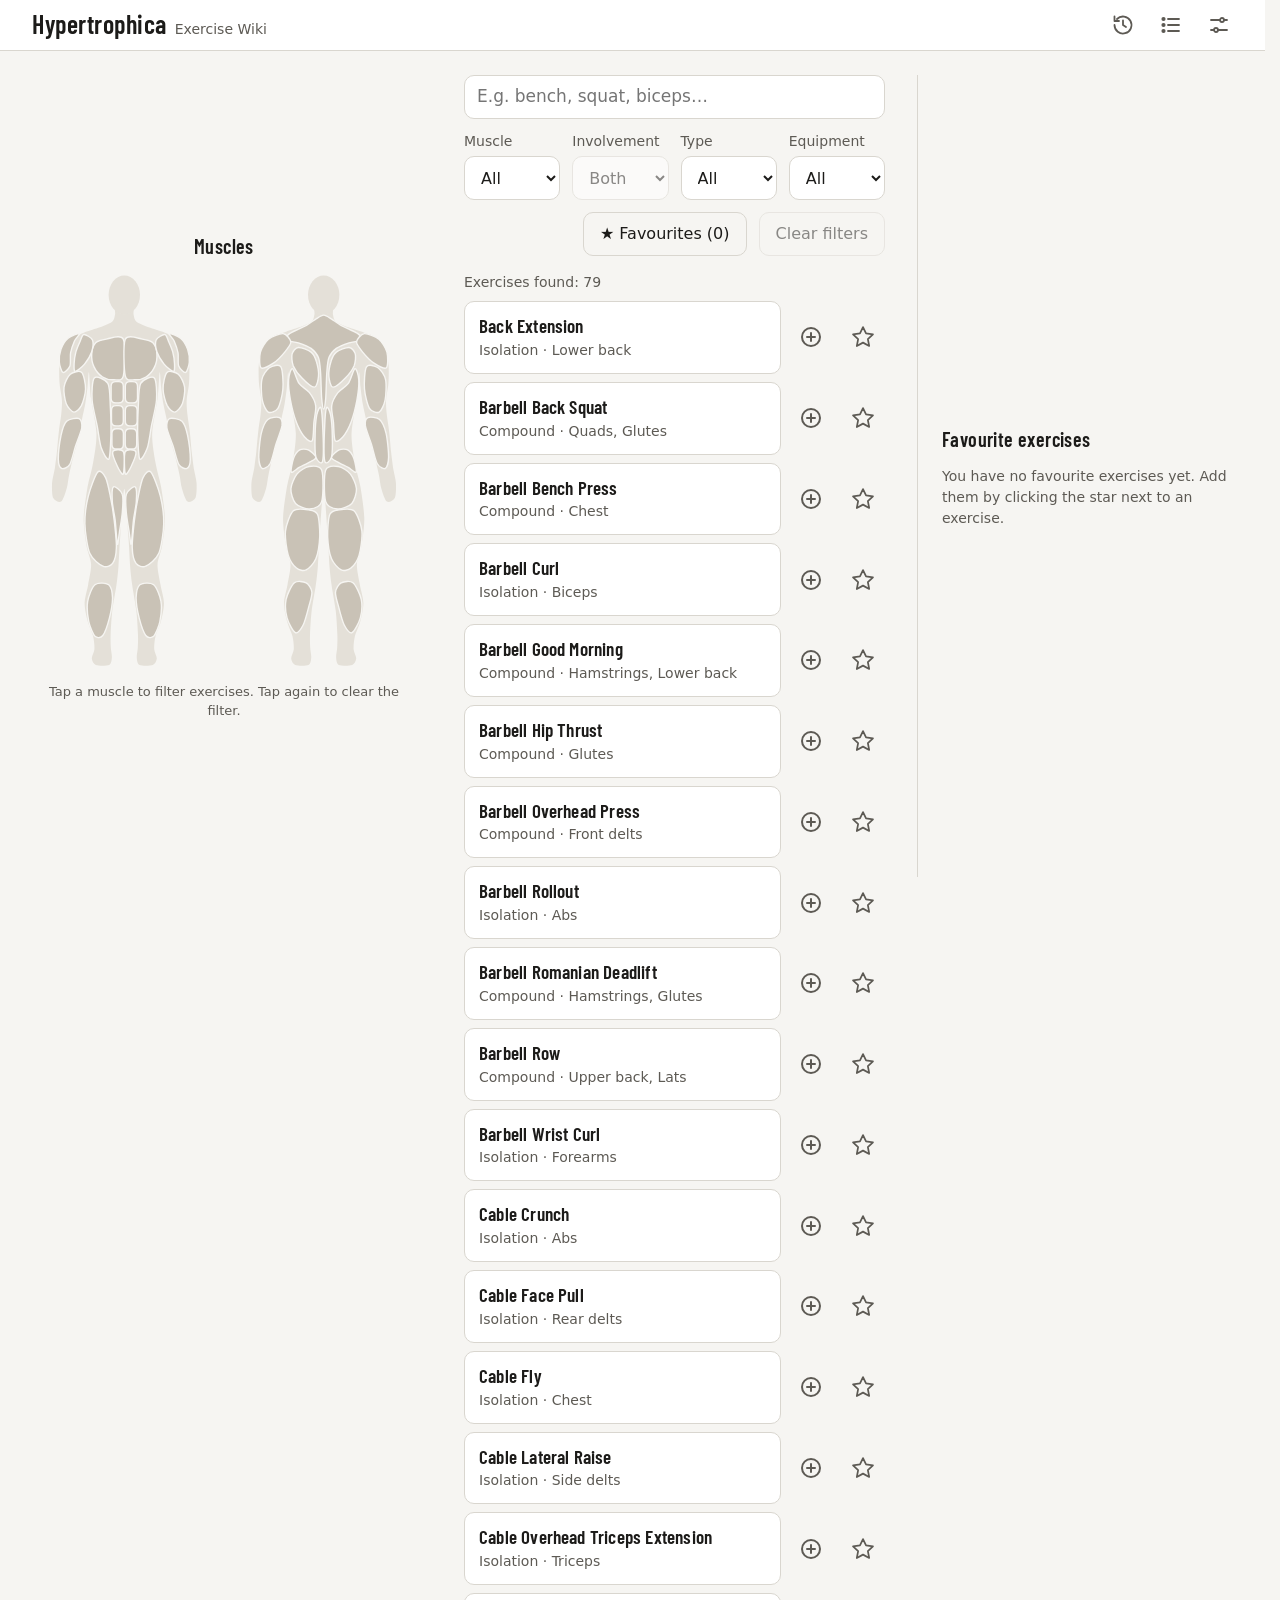
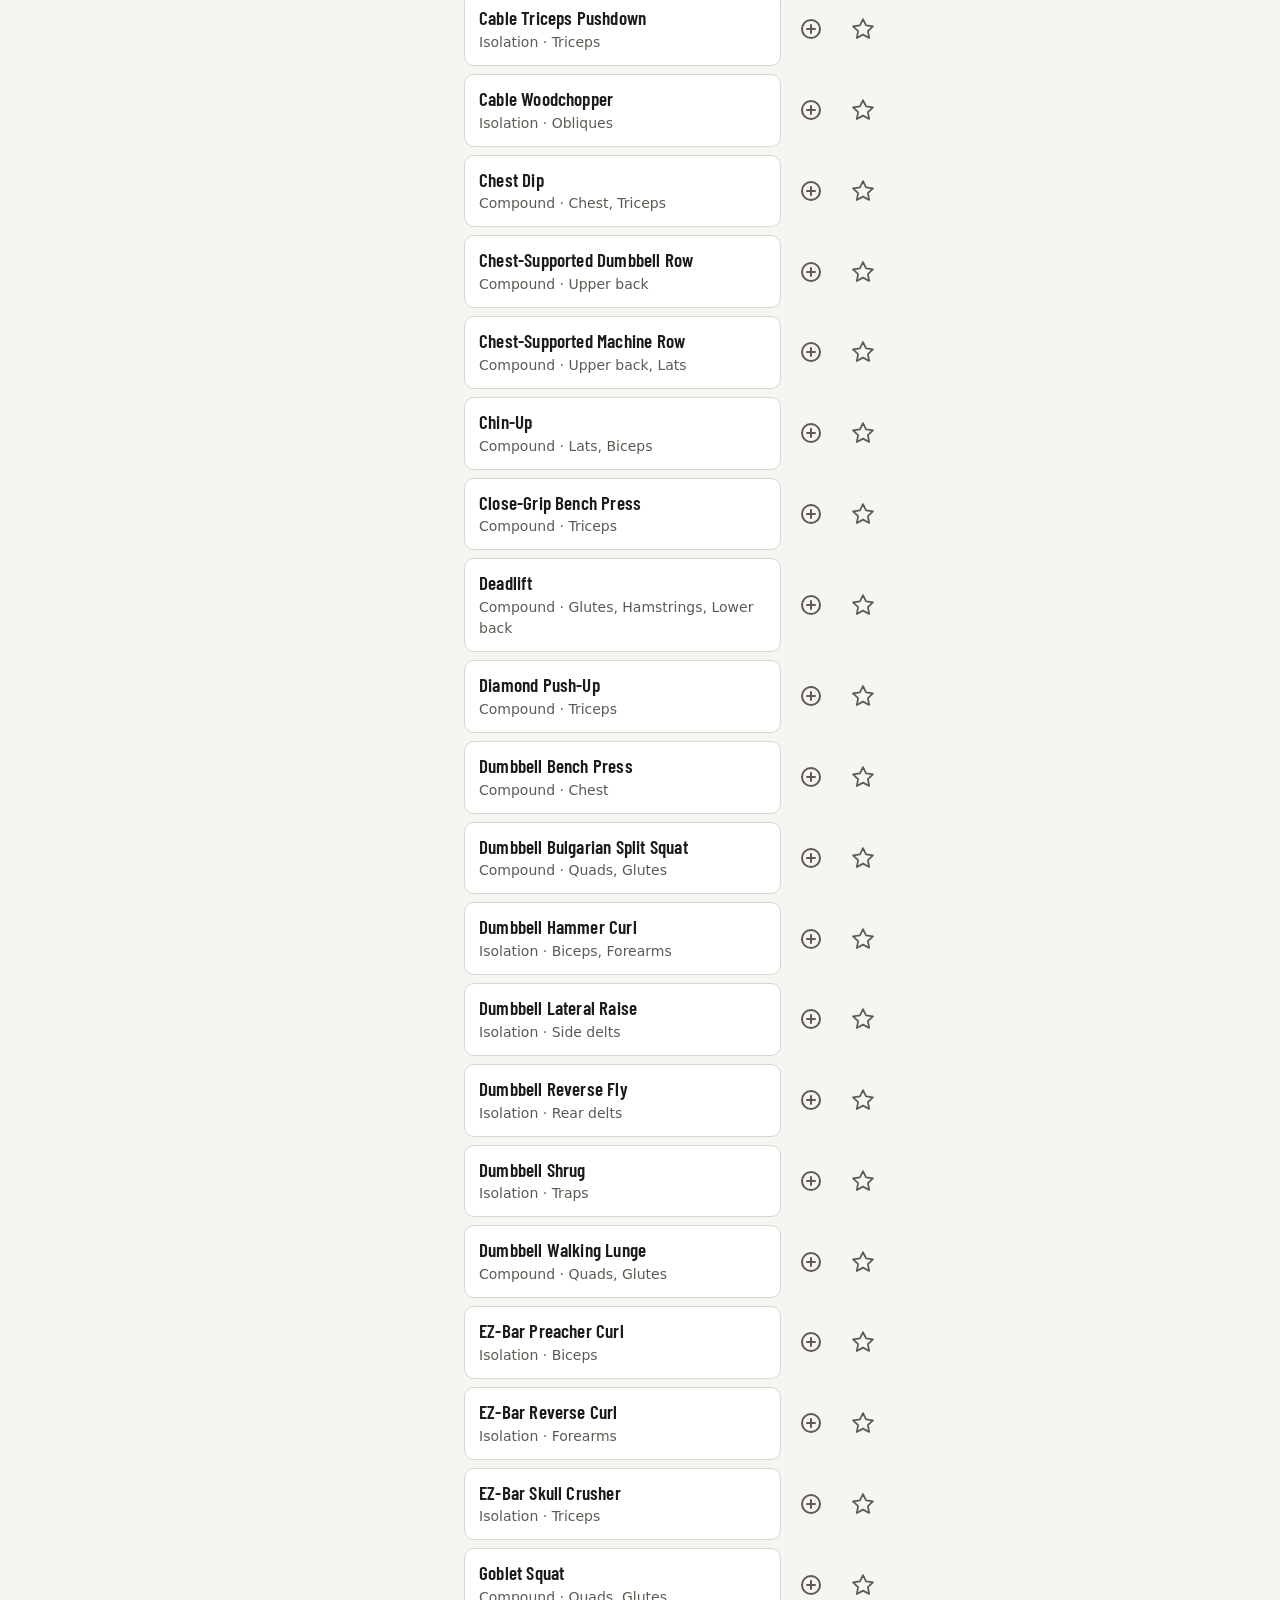
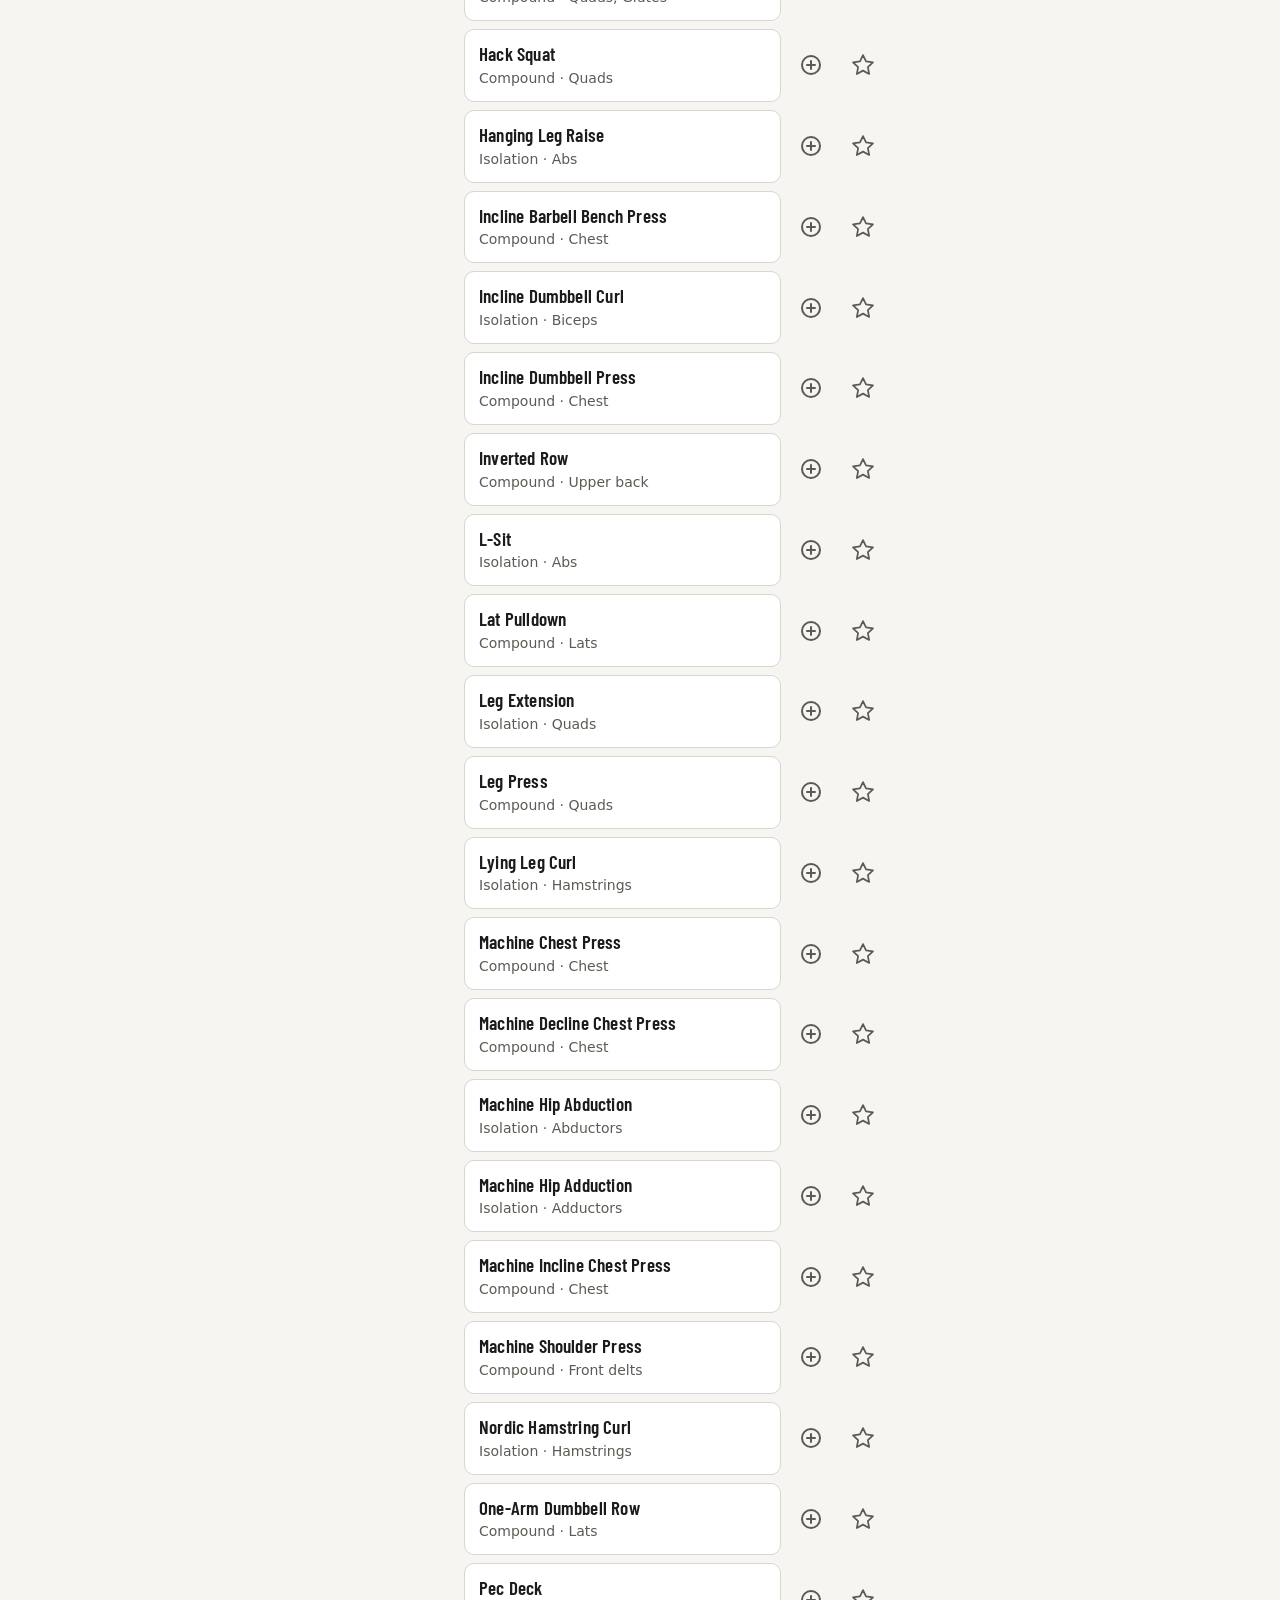
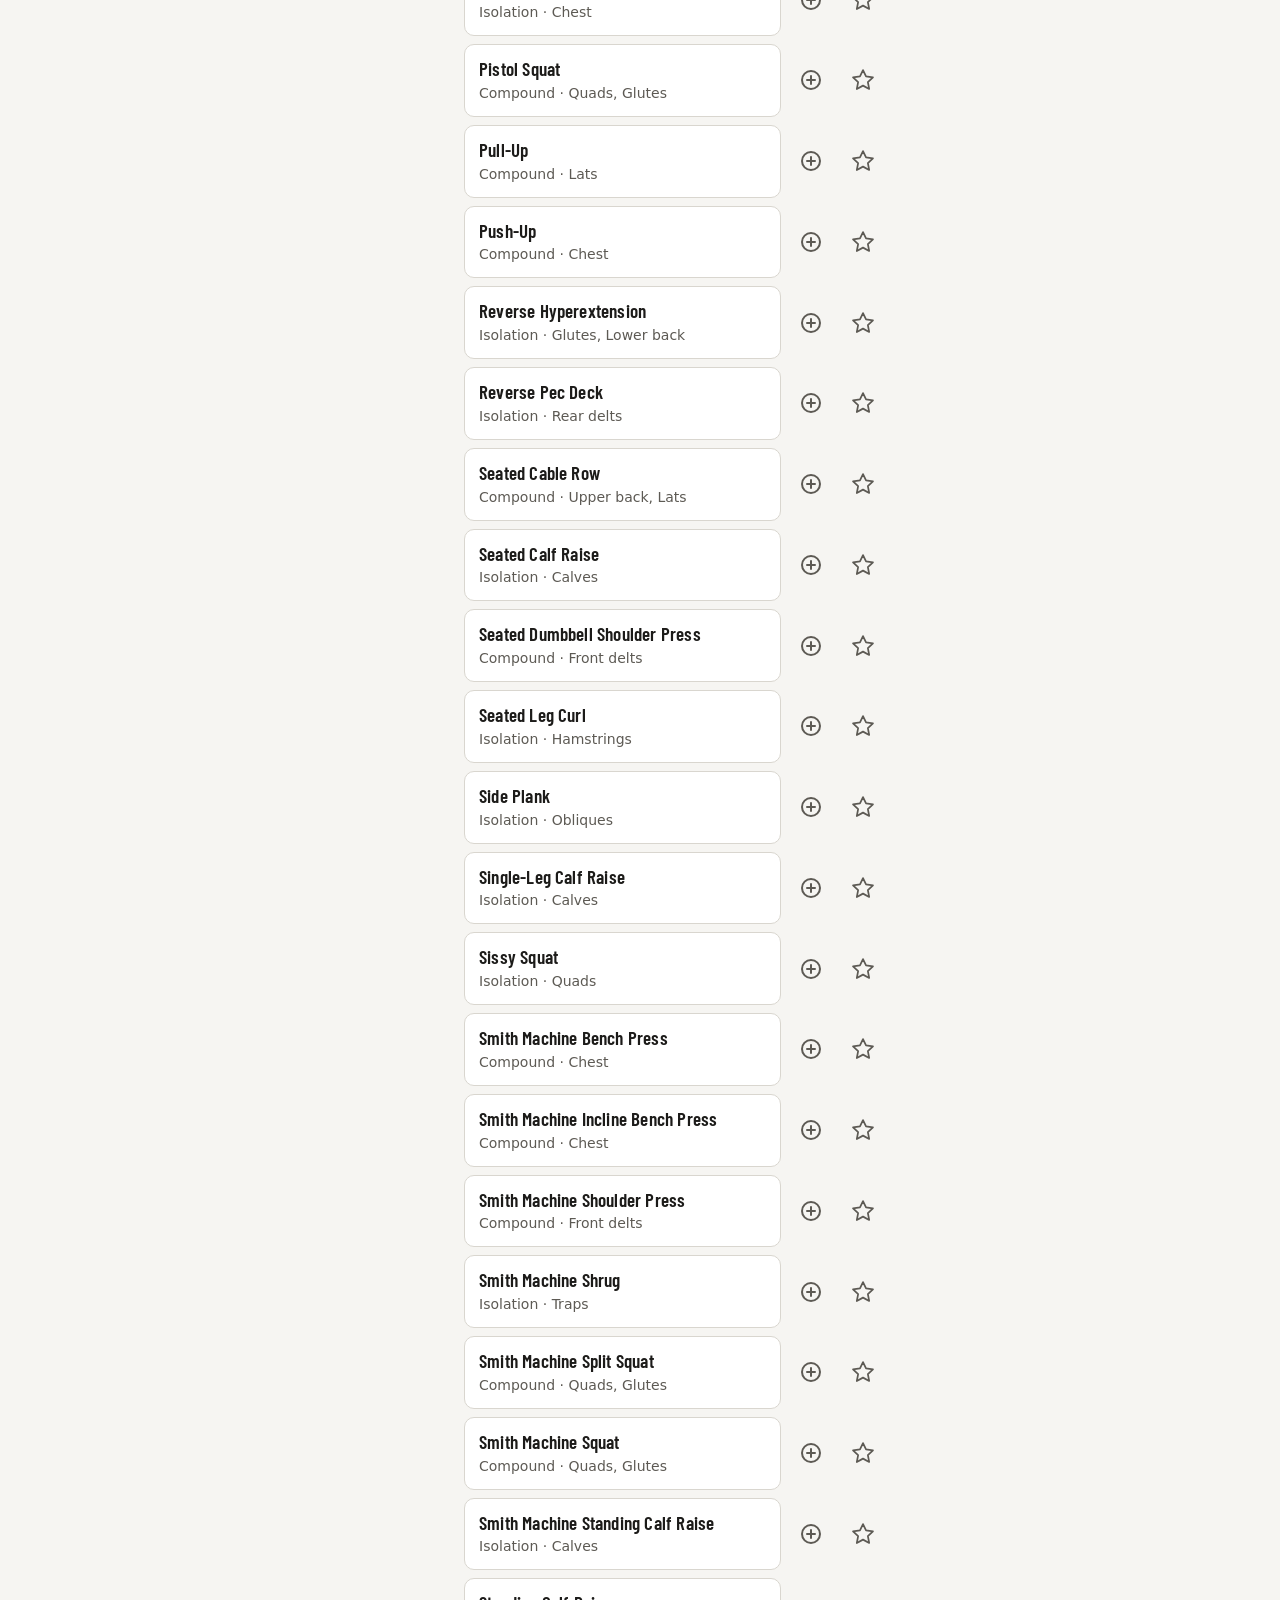
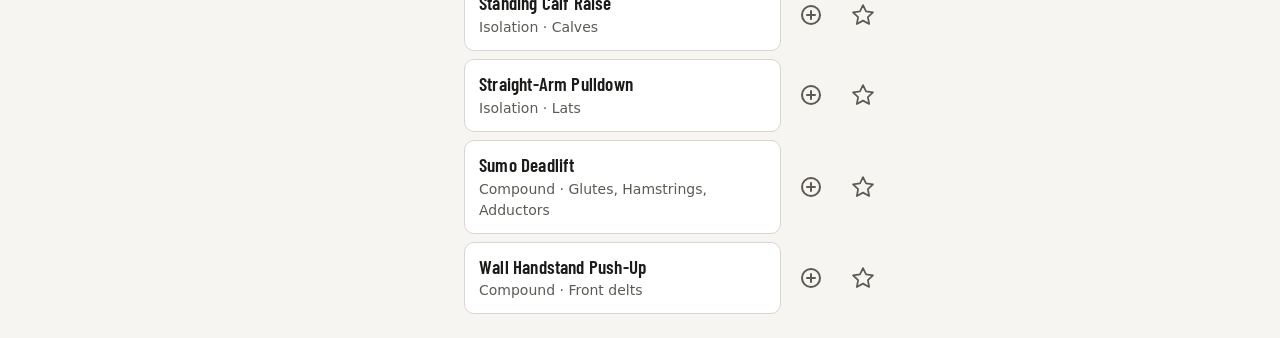
==== commit 01482913: "Add language setting with English UI Co-Authored-By: Claude Opus 5.5 <noreply@anthropic.com> Claude-" ====
--- a/index.html
+++ b/index.html
@@ -60,7 +60,7 @@
   </header>
 
   <main>
-    <!-- Hláška o načítání / chybě. Texty doplní app.js ze souboru i18n/cs.json. -->
+    <!-- Hláška o načítání / chybě. Texty doplní app.js ze souboru i18n/<jazyk>.json. -->
     <p id="status" class="status" role="status">Načítám…</p>
     <noscript><p class="status">Hypertrophica potřebuje zapnutý JavaScript.</p></noscript>
 
@@ -199,7 +199,7 @@
       <a class="history-backup-link" href="#/nastaveni" data-i18n="history.backupLink"></a>
     </section>
 
-    <!-- Pohled 5: nastavení (adresa #/nastaveni) – motiv a záloha dat -->
+    <!-- Pohled 5: nastavení (adresa #/nastaveni) – motiv, jazyk a záloha dat -->
     <section id="settings-view" class="settings" aria-labelledby="settings-title" hidden>
       <a class="back-link" href="#/" id="settings-back"></a>
       <h1 id="settings-title" tabindex="-1" data-i18n="settings.title"></h1>
@@ -208,6 +208,12 @@
       <section class="settings-section" aria-labelledby="theme-title">
         <h2 id="theme-title" data-i18n="theme.title"></h2>
         <div id="theme-options" class="theme-options" role="radiogroup" aria-labelledby="theme-title"></div>
+      </section>
+
+      <!-- Volba jazyka (js/i18n.js); po změně se stránka znovu načte -->
+      <section class="settings-section" aria-labelledby="language-title">
+        <h2 id="language-title" data-i18n="language.title"></h2>
+        <div id="language-options" class="theme-options" role="radiogroup" aria-labelledby="language-title"></div>
       </section>
 
       <!-- Záloha všech dat do souboru a obnova ze zálohy (js/backup.js) -->
--- a/style.css
+++ b/style.css
@@ -1683,8 +1683,9 @@
   letter-spacing: 0.02em;
 }
 
-/* Volba motivu: tři přepínače vedle sebe jako segmentové tlačítko.
-   Volby se roztáhnou na celý řádek; na velmi úzkém displeji (pod ~340 px) se zalomí. */
+/* Volba motivu a jazyka: tři přepínače vedle sebe jako segmentové tlačítko.
+   Volby se roztáhnou na celý řádek rovným dílem (flex-basis 0);
+   na velmi úzkém displeji (pod ~340 px) se zalomí. */
 .theme-options {
   display: flex;
   flex-wrap: wrap;
@@ -1693,13 +1694,13 @@
 }
 
 .theme-option {
-  flex: 1 1 auto;
+  flex: 1 1 0;
   display: inline-flex;
   align-items: center;
   justify-content: center;
   gap: 8px;
   min-height: var(--tap);
-  padding: 0 10px;
+  padding: 0 6px;
   border: 1px solid var(--border);
   border-radius: var(--radius);
   cursor: pointer;
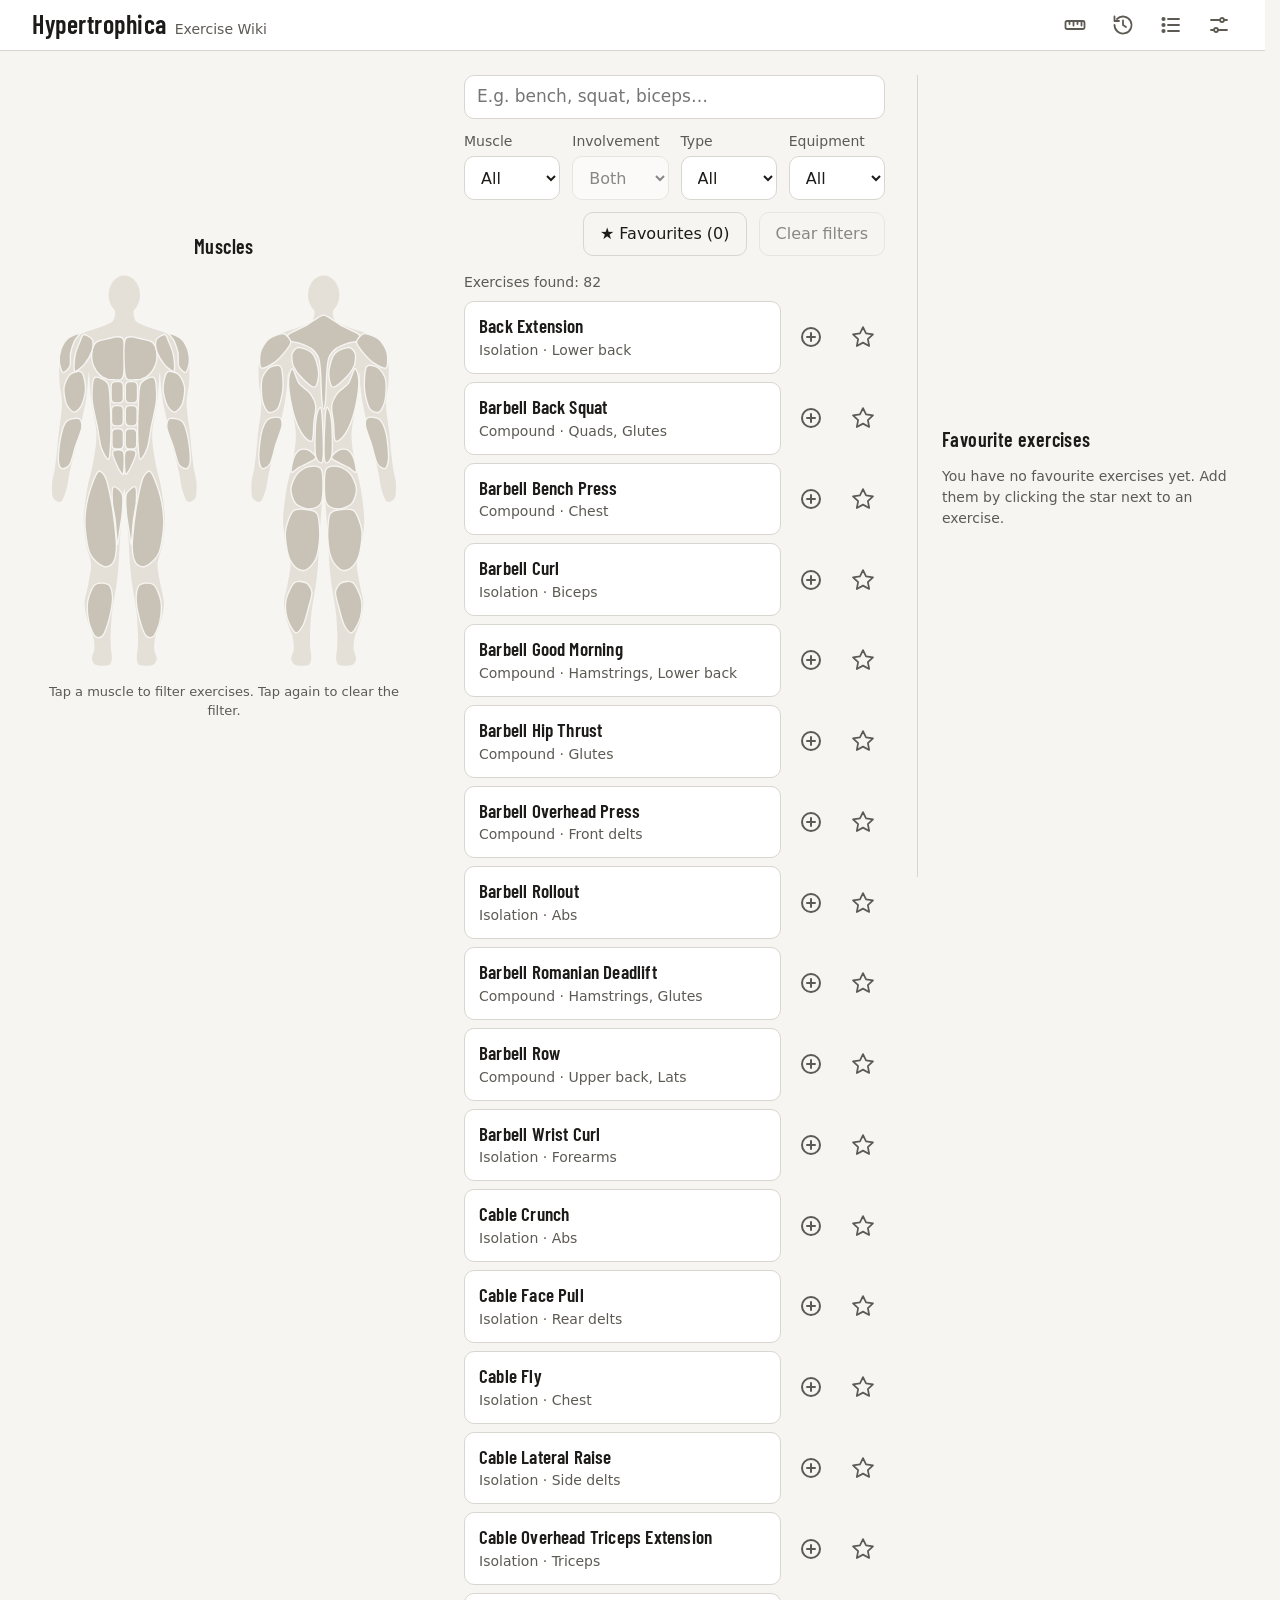
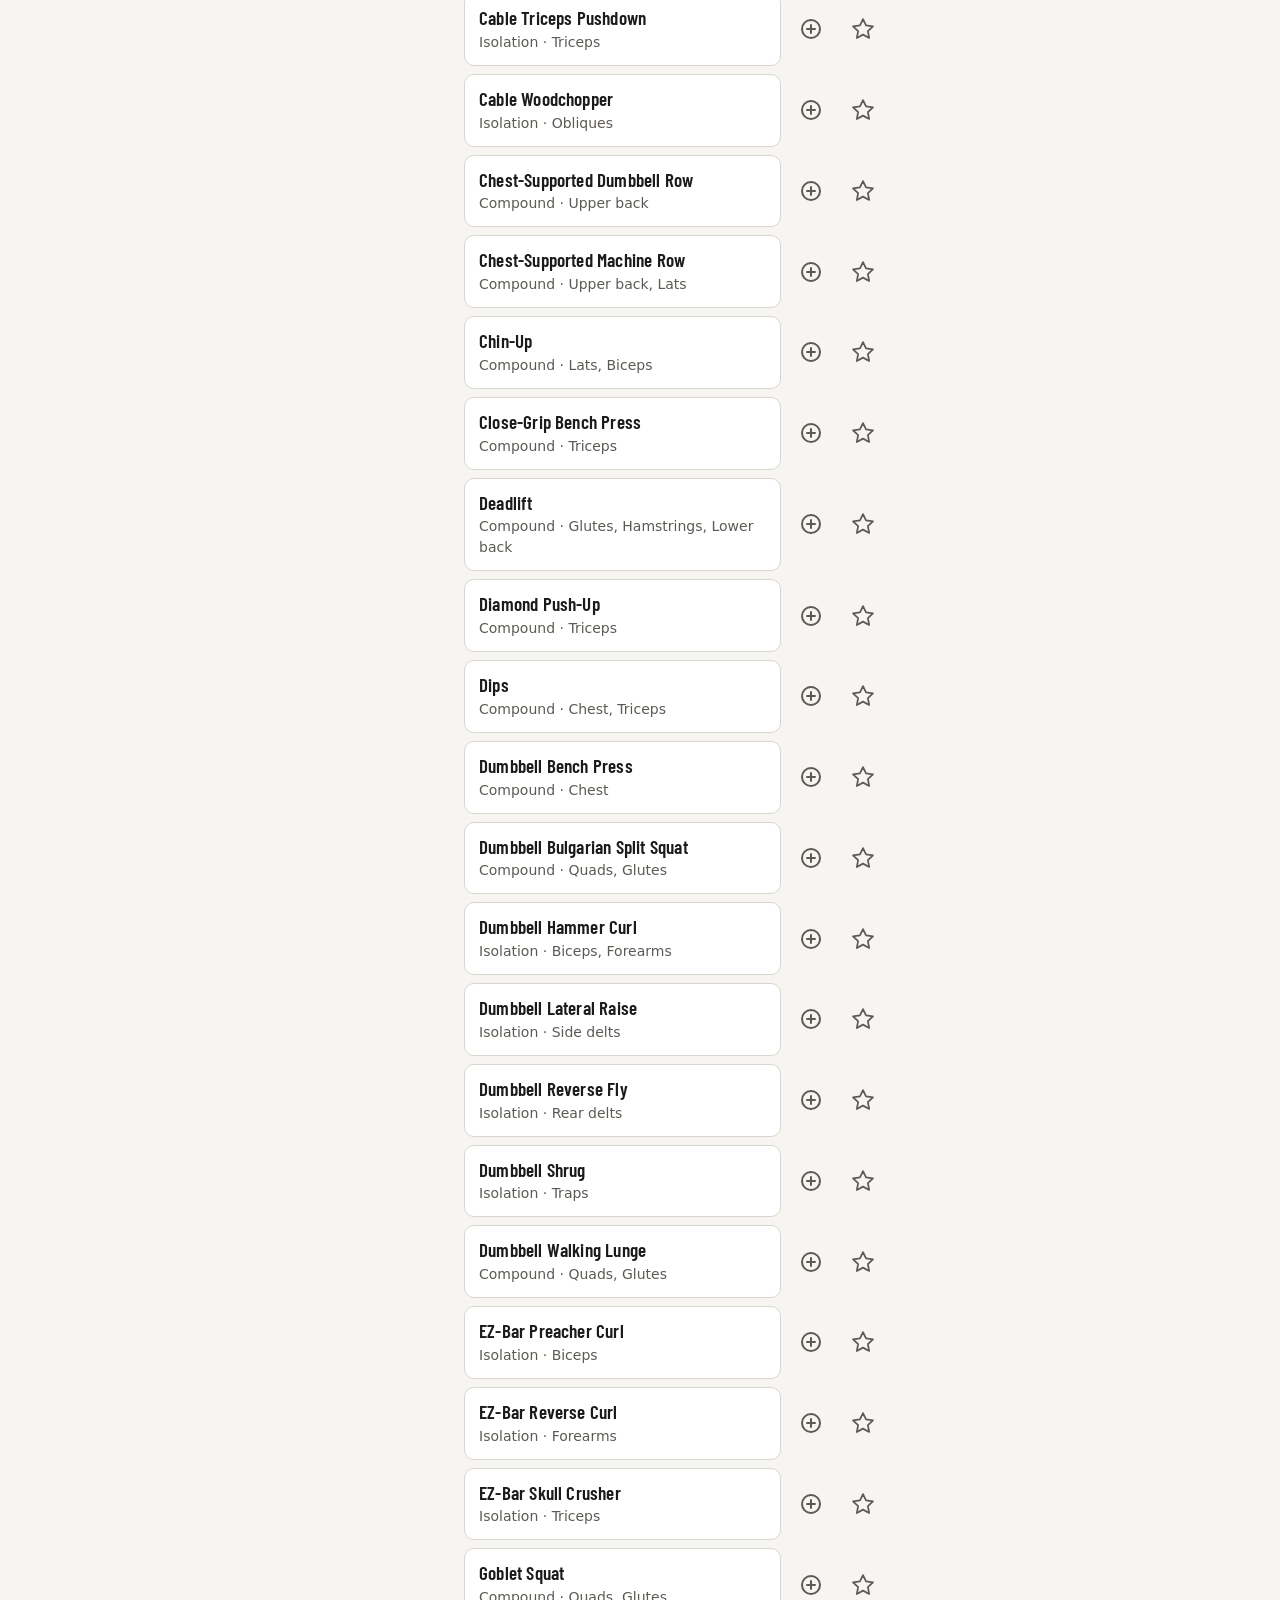
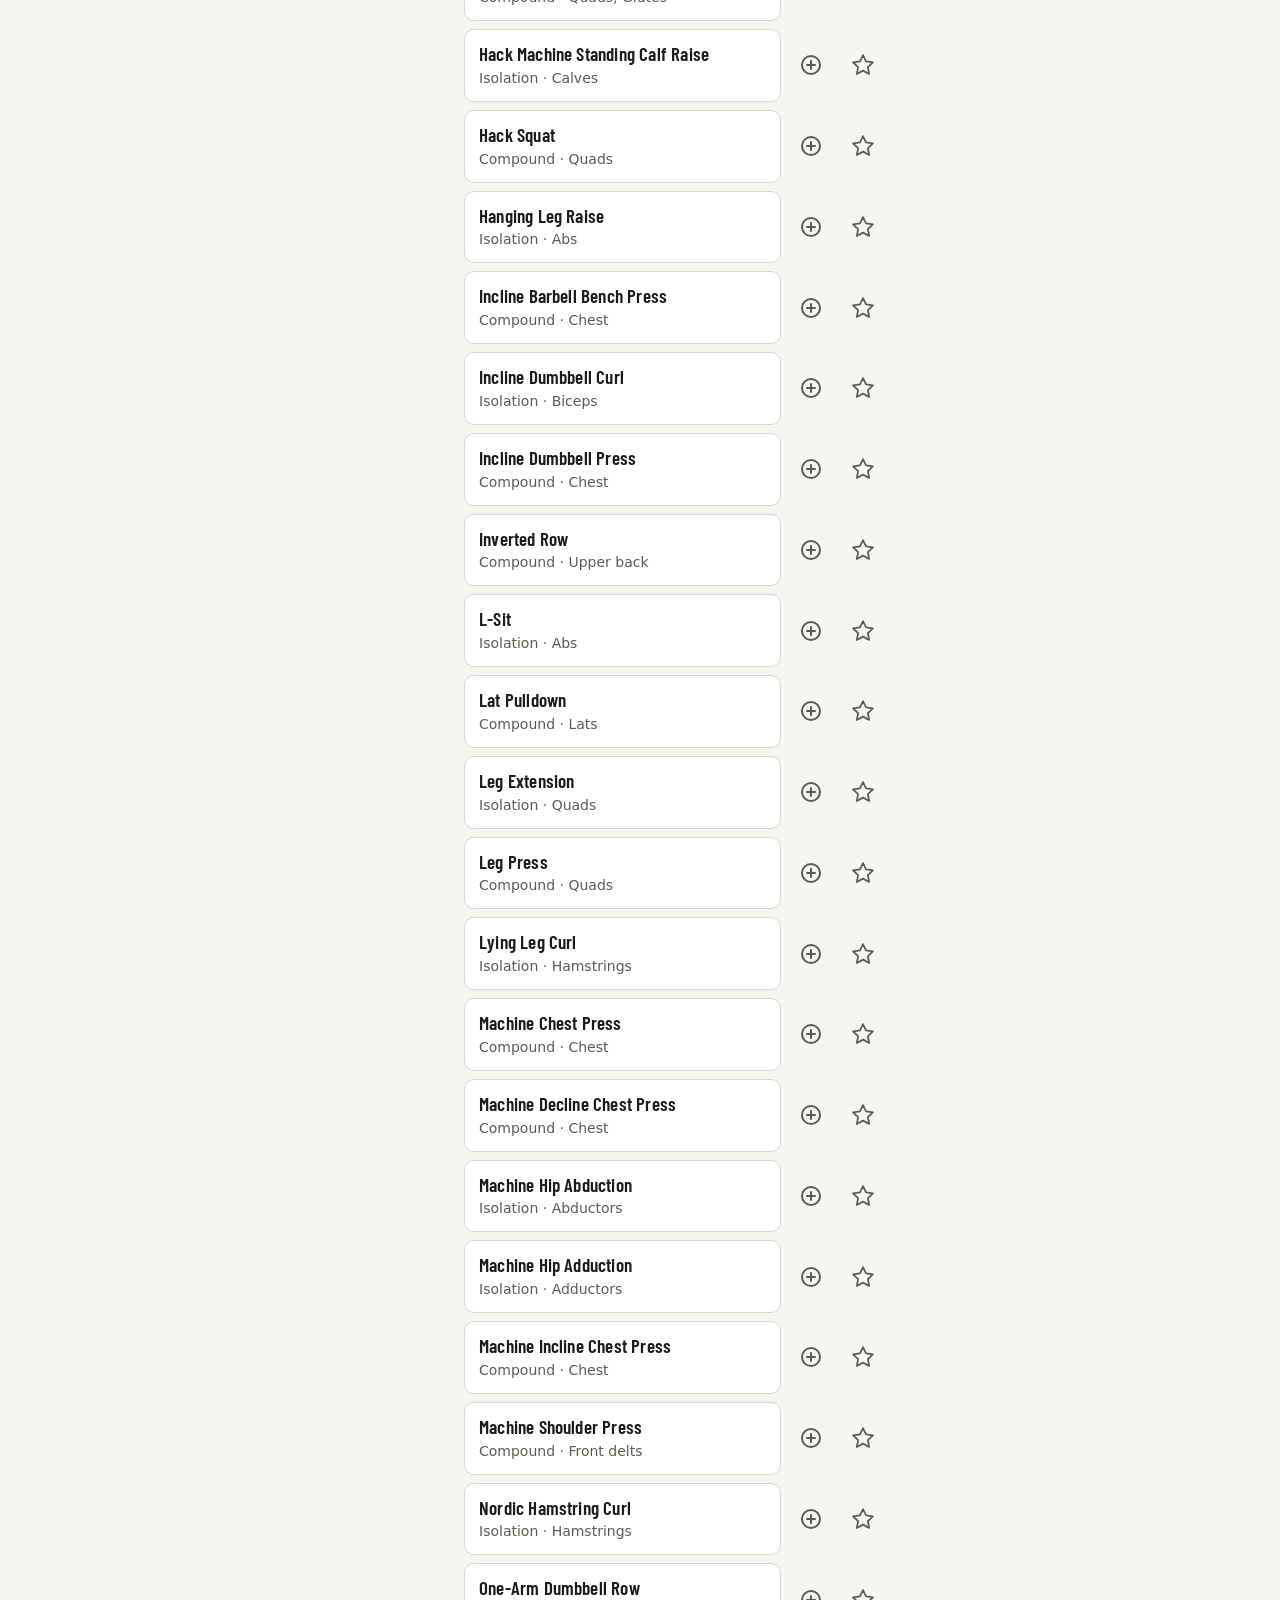
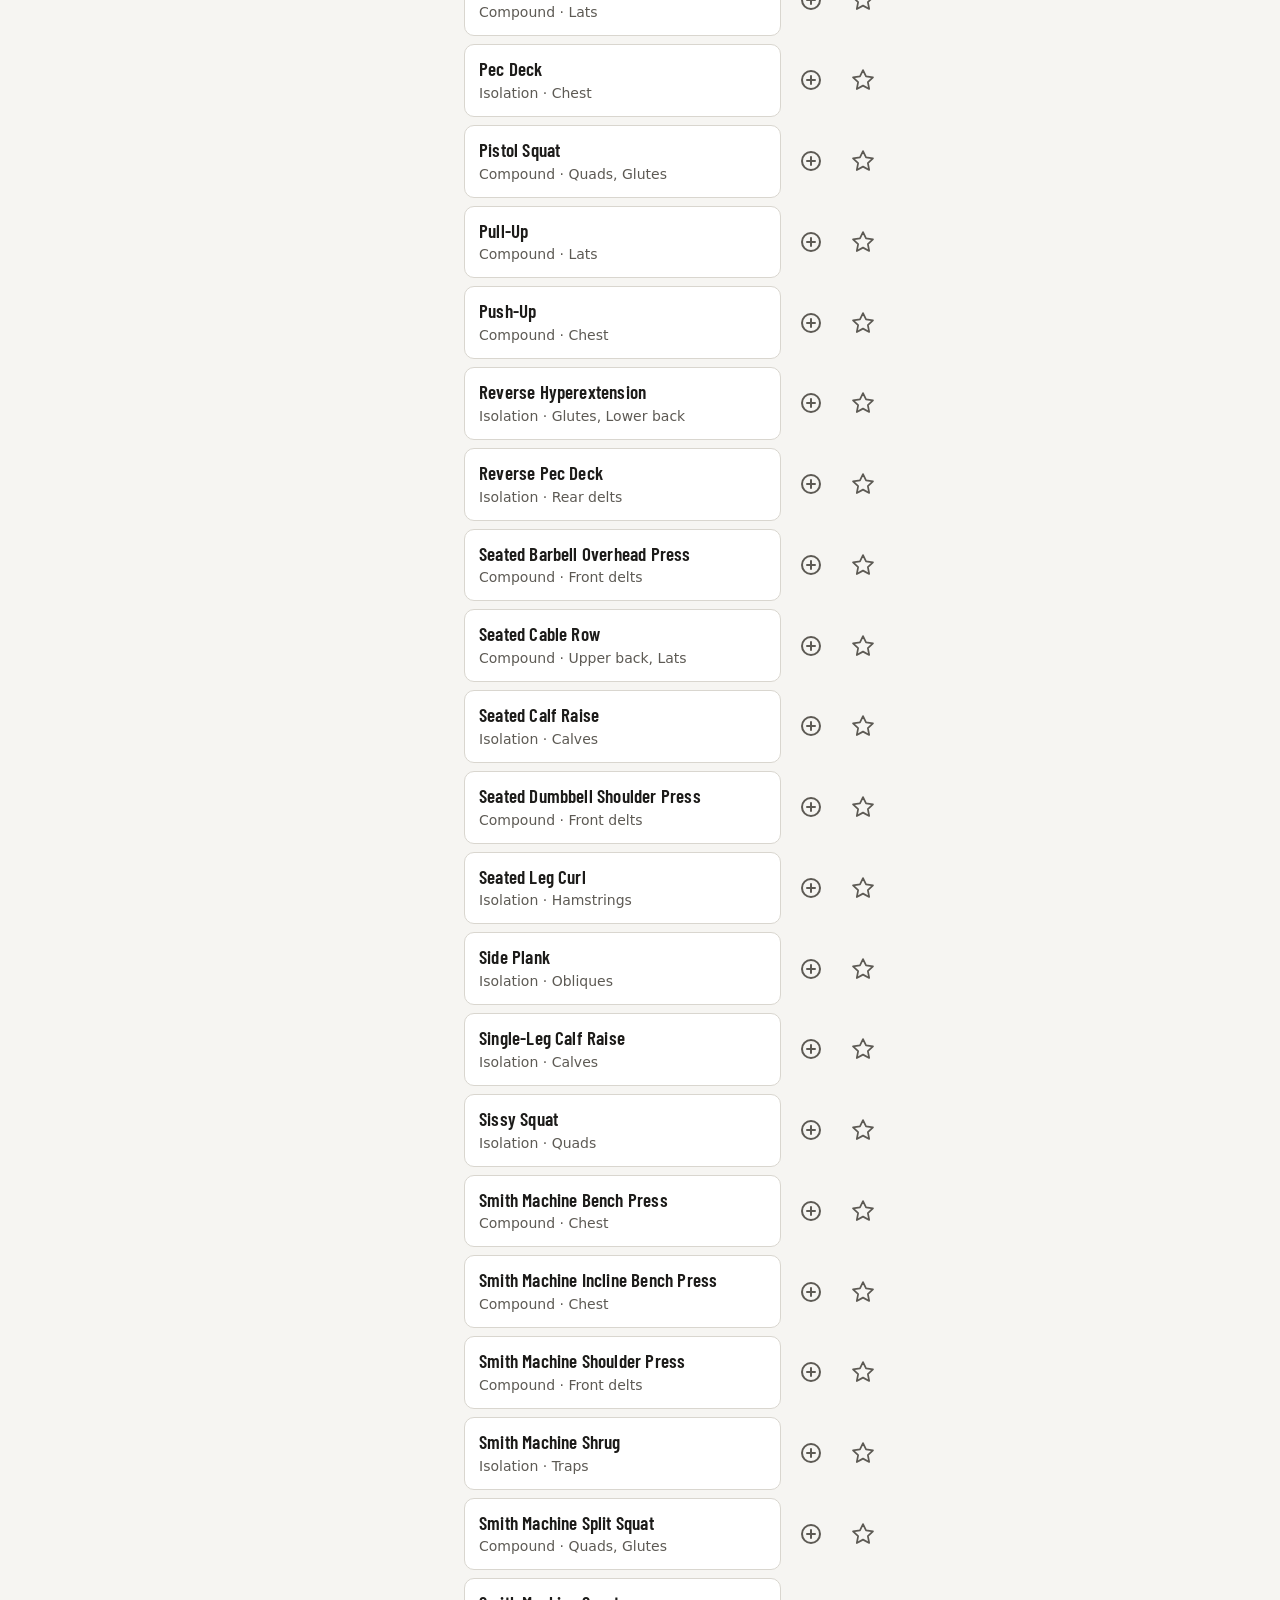
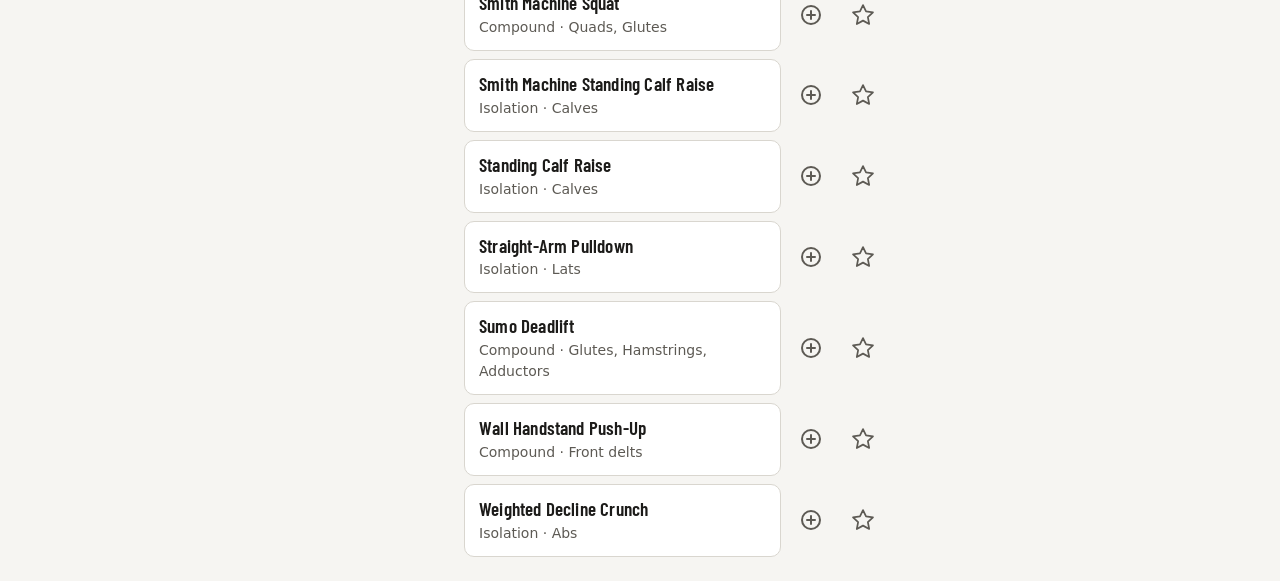
==== commit 3891446d: "Add body tracking view New view #/telo (header button) with a form for body weight, body fat and mea" ====
--- a/index.html
+++ b/index.html
@@ -30,6 +30,13 @@
         <span class="app-name">Hypertrophica</span>
         <span class="app-subtitle" data-i18n="app.subtitle"></span>
       </a>
+      <!-- Odkaz na pohled Tělo (hmotnost a míry); ikona = krejčovský metr -->
+      <a id="body-link" class="header-button" href="#/telo" hidden>
+        <svg viewBox="0 0 24 24" width="24" height="24" aria-hidden="true" focusable="false">
+          <rect x="2.5" y="8" width="19" height="8" rx="1.5"/>
+          <path d="M6.5 8v3M10.5 8v4.5M14.5 8v3M18.5 8v4.5"/>
+        </svg>
+      </a>
       <!-- Odkaz na historii zapsaných sérií -->
       <a id="history-link" class="header-button" href="#/historie" hidden>
         <svg viewBox="0 0 24 24" width="24" height="24" aria-hidden="true" focusable="false">
@@ -199,7 +206,39 @@
       <a class="history-backup-link" href="#/nastaveni" data-i18n="history.backupLink"></a>
     </section>
 
-    <!-- Pohled 5: nastavení (adresa #/nastaveni) – motiv, jazyk a záloha dat -->
+    <!-- Pohled 6: Tělo (adresa #/telo) – zápis hmotnosti a tělesných měr, vývoj v grafu.
+         Formulář, přehled, graf i seznam měření doplní app.js. -->
+    <section id="body-view" class="measures" aria-labelledby="body-title" hidden>
+      <a class="back-link" href="#/" id="body-back"></a>
+      <h1 id="body-title" tabindex="-1" data-i18n="body.title"></h1>
+      <div id="body-intro" class="measures-intro"></div>
+      <!-- Formulář: datum, hmotnost, tělesný tuk a (rozbalovací) míry v cm -->
+      <section class="log measures-entry" aria-labelledby="body-form-title">
+        <h2 id="body-form-title" data-i18n="body.formTitle"></h2>
+        <form id="body-form" class="measures-form" novalidate></form>
+        <p id="body-feedback" class="log-feedback" role="status"></p>
+      </section>
+      <!-- Poslední hodnota každé míry; klepnutí na dlaždici ji zobrazí v grafu -->
+      <section id="body-latest-section" class="measures-latest-section" aria-labelledby="body-latest-title" hidden>
+        <h2 id="body-latest-title" data-i18n="body.latestTitle"></h2>
+        <ul id="body-latest" class="measures-latest" role="list"></ul>
+      </section>
+      <!-- Graf vývoje vybrané míry. Na PC v levém sloupci (jako kalendář v Historii). -->
+      <section id="body-chart" class="measures-chart" aria-labelledby="body-chart-title" hidden>
+        <h2 id="body-chart-title"></h2>
+        <div id="body-range" class="measures-range" role="group" data-i18n-aria-label="body.rangeLabel"></div>
+        <div id="body-chart-figure" class="measures-chart-figure"></div>
+        <p id="body-chart-note" class="body-map-hint"></p>
+      </section>
+      <!-- Seznam měření od nejnovějšího, s úpravou a smazáním -->
+      <section id="body-list-section" class="measures-list-section" aria-labelledby="body-list-title" hidden>
+        <h2 id="body-list-title" data-i18n="body.listTitle"></h2>
+        <ul id="body-list" class="measures-list" role="list"></ul>
+        <button id="body-more" class="button-secondary" type="button" data-i18n="history.more" hidden></button>
+      </section>
+    </section>
+
+    <!-- Pohled 5: nastavení (adresa #/nastaveni) – motiv, jazyk, záloha dat a O aplikaci -->
     <section id="settings-view" class="settings" aria-labelledby="settings-title" hidden>
       <a class="back-link" href="#/" id="settings-back"></a>
       <h1 id="settings-title" tabindex="-1" data-i18n="settings.title"></h1>
@@ -231,6 +270,39 @@
         <div id="backup-confirm" class="backup-confirm" hidden></div>
         <p id="backup-feedback" class="backup-feedback" role="status"></p>
       </section>
+
+      <!-- O aplikaci: autor, zdrojový kód, licence. Odkazy na GitHub se otevírají v nové kartě
+           (rel="noopener" = nová karta nemá přístup k této stránce). Offline nefungují, zbytek ano. -->
+      <section class="about settings-section" aria-labelledby="about-title">
+        <h2 id="about-title" data-i18n="about.title"></h2>
+        <p class="about-intro" data-i18n="about.intro"></p>
+        <!-- Doporučení nainstalovat stránku na mobilu jako aplikaci (PWA) -->
+        <div class="about-install">
+          <p data-i18n="about.install"></p>
+          <ul>
+            <li data-i18n="about.installAndroid"></li>
+            <li data-i18n="about.installIos"></li>
+          </ul>
+        </div>
+        <dl class="about-facts">
+          <div>
+            <dt data-i18n="about.author"></dt>
+            <dd>Pavel Mazánek</dd>
+          </div>
+          <div>
+            <dt data-i18n="about.source"></dt>
+            <dd><a href="https://github.com/PajaInzenyr/hypertrophica" target="_blank" rel="noopener">github.com/PajaInzenyr/hypertrophica</a></dd>
+          </div>
+          <div>
+            <dt data-i18n="about.license"></dt>
+            <dd><a href="https://github.com/PajaInzenyr/hypertrophica/blob/main/LICENSE" target="_blank" rel="noopener">MIT</a></dd>
+          </div>
+          <div>
+            <dt data-i18n="about.font"></dt>
+            <dd>Barlow Condensed (SIL Open Font License 1.1)</dd>
+          </div>
+        </dl>
+      </section>
     </section>
   </main>
 </body>
--- a/style.css
+++ b/style.css
@@ -263,6 +263,13 @@
   text-overflow: ellipsis;
 }
 
+/* Mobil: vedle čtyř ikon v hlavičce by z podtitulu zbylo jen „E…“ – raději se skryje. */
+@media (max-width: 419px) {
+  .app-subtitle {
+    display: none;
+  }
+}
+
 .status {
   color: var(--text-muted);
 }
@@ -336,7 +343,8 @@
   .detail,
   .plan,
   .history,
-  .settings {
+  .settings,
+  .measures {
     display: grid;
     grid-template-columns: var(--map-col) minmax(0, 1fr);
     grid-template-rows: repeat(9, auto) 1fr;
@@ -349,7 +357,8 @@
   .detail > *,
   .plan > *,
   .history > *,
-  .settings > * {
+  .settings > *,
+  .measures > * {
     grid-area: auto;
     grid-column: 2;
   }
@@ -1638,11 +1647,233 @@
   text-decoration: none;
 }
 
+/* ===== Tělo (hmotnost a míry) ===== */
+/* PC: stejné rozložení jako Historie – vlevo graf (místo kalendáře), vpravo obsah. */
+@media (min-width: 900px) {
+  .measures {
+    grid-template-rows: 1fr repeat(6, auto) 1fr;
+    min-height: calc(100vh - var(--header-h) - 2 * var(--page-pad-y));
+    min-height: calc(100dvh - var(--header-h) - 2 * var(--page-pad-y));
+  }
+
+  .measures > .back-link { grid-row: 2; justify-self: start; }
+  .measures > h1 { grid-row: 3; }
+  .measures > .measures-intro { grid-row: 4; }
+  .measures > .measures-entry { grid-row: 5; }
+  .measures > .measures-latest-section { grid-row: 6; }
+  .measures > .measures-list-section { grid-row: 7; }
+}
+
+.measures h1 {
+  margin: 0;
+  font-family: var(--font-display);
+  font-size: 2rem;
+  font-weight: 600;
+  letter-spacing: 0.01em;
+  line-height: 1.1;
+}
+
+.measures h1:focus {
+  outline: none;
+}
+
+.measures-intro p {
+  margin: 8px 0 0;
+  color: var(--text-muted);
+}
+
+.measures-intro .log-warning {
+  padding: 8px 10px;
+  background: var(--chip-primary-bg);
+  border-radius: var(--radius);
+  color: var(--chip-primary-text);
+  font-size: 0.875rem;
+}
+
+.measures h2 {
+  margin: 0 0 8px;
+  font-family: var(--font-display);
+  font-size: 1.25rem;
+  font-weight: 600;
+  letter-spacing: 0.02em;
+}
+
+.measures-latest-section,
+.measures-list-section {
+  margin-top: 24px;
+}
+
+/* Datum: políčko jen tak široké jako jedno políčko s − a + */
+.measures-date-field {
+  margin-bottom: var(--gap);
+}
+
+.measures-date {
+  display: block;
+  width: calc(50% - var(--gap) / 2);
+  min-width: 10.5em;
+  padding: 0 8px;
+  border: 1px solid var(--border);
+  border-radius: var(--radius);
+  color: var(--text);
+}
+
+.measures-date[aria-invalid="true"] {
+  outline: 2px solid var(--accent);
+  outline-offset: -2px;
+}
+
+.measures-entry .log-hint:empty {
+  display: none;
+}
+
+/* V pohledu Tělo jsou všechna políčka stejně široká (2 vedle sebe), i to poslední –
+   pravidlo pro RIR v detailu cviku (.log-field:last-child) tu neplatí. */
+.measures-fields .log-field:last-child {
+  grid-column: auto;
+}
+
+.measures-fields .log-field:last-child .log-stepper {
+  max-width: none;
+}
+
+/* Rozbalovací „Míry (cm)“ */
+.measures-more {
+  margin-top: var(--gap);
+  border-top: 1px solid var(--border);
+}
+
+.measures-more summary {
+  display: flex;
+  align-items: center;
+  min-height: var(--tap);
+  font-weight: 600;
+  cursor: pointer;
+}
+
+.measures-more[open] summary {
+  margin-bottom: 4px;
+}
+
+.measures-entry .log-feedback {
+  min-height: 1.5em;
+  margin: 8px 0 0;
+  color: var(--text-muted);
+  font-size: 0.875rem;
+}
+
+/* Dlaždice „Aktuální stav“: 2 vedle sebe na mobilu, 3 od 640 px */
+.measures-latest {
+  display: grid;
+  grid-template-columns: repeat(2, minmax(0, 1fr));
+  gap: 8px;
+  margin: 0;
+  padding: 0;
+  list-style: none;
+}
+
+@media (min-width: 640px) {
+  .measures-latest {
+    grid-template-columns: repeat(3, minmax(0, 1fr));
+  }
+}
+
+.measure-tile {
+  display: flex;
+  flex-direction: column;
+  align-items: flex-start;
+  width: 100%;
+  min-height: var(--tap);
+  padding: 8px 12px;
+  background: var(--surface);
+  border: 1px solid var(--border);
+  border-radius: var(--radius);
+  text-align: left;
+  cursor: pointer;
+  -webkit-tap-highlight-color: transparent;
+}
+
+.measure-tile:hover {
+  background: var(--chip-bg);
+}
+
+/* Míra právě zobrazená v grafu */
+.measure-tile[aria-pressed="true"] {
+  border: 2px solid var(--accent);
+  padding: 7px 11px;
+}
+
+.measure-tile-label {
+  color: var(--text-muted);
+  font-size: 0.8125rem;
+}
+
+.measure-tile-value {
+  font-family: var(--font-display);
+  font-size: 1.5rem;
+  font-weight: 600;
+  font-variant-numeric: tabular-nums;
+  line-height: 1.2;
+}
+
+.measure-tile-change {
+  color: var(--text-muted);
+  font-size: 0.8125rem;
+  font-variant-numeric: tabular-nums;
+}
+
+/* Seznam měření */
+.measures-list {
+  margin: 0;
+  padding: 0 4px 0 14px;
+  list-style: none;
+  background: var(--surface);
+  border: 1px solid var(--border);
+  border-radius: var(--radius);
+}
+
+.measures-item {
+  display: flex;
+  align-items: center;
+  gap: 4px;
+  padding: 6px 0;
+  border-top: 1px solid var(--border);
+}
+
+.measures-item:first-child {
+  border-top: 0;
+}
+
+.measures-item-text {
+  flex: 1;
+  min-width: 0;
+}
+
+.measures-item-date {
+  display: block;
+  font-weight: 600;
+}
+
+.measures-item-date::first-letter {
+  text-transform: uppercase; /* „pondělí“ → „Pondělí“ */
+}
+
+.measures-item-values {
+  display: block;
+  color: var(--text-muted);
+  font-size: 0.9375rem;
+  font-variant-numeric: tabular-nums;
+}
+
+#body-more {
+  margin-top: 16px;
+}
+
 /* ===== Nastavení ===== */
 /* PC: stejné rozložení jako Historie – obsah ve sloupci uprostřed, svisle na střed okna. */
 @media (min-width: 900px) {
   .settings {
-    grid-template-rows: 1fr repeat(4, auto) 1fr;
+    grid-template-rows: 1fr repeat(6, auto) 1fr;
     min-height: calc(100vh - var(--header-h) - 2 * var(--page-pad-y));
     min-height: calc(100dvh - var(--header-h) - 2 * var(--page-pad-y));
   }
@@ -1651,6 +1882,9 @@
   .settings > h1 { grid-row: 3; }
   .settings > .settings-section:nth-of-type(1) { grid-row: 4; }
   .settings > .settings-section:nth-of-type(2) { grid-row: 5; }
+  /* Každá sekce potřebuje vlastní řádek, jinak ji mřížka umístí do prvního volného (nad nadpis). */
+  .settings > .settings-section:nth-of-type(3) { grid-row: 6; }
+  .settings > .settings-section:nth-of-type(4) { grid-row: 7; }
 }
 
 .settings h1 {
@@ -1683,24 +1917,38 @@
   letter-spacing: 0.02em;
 }
 
-/* Volba motivu a jazyka: tři přepínače vedle sebe jako segmentové tlačítko.
-   Volby se roztáhnou na celý řádek rovným dílem (flex-basis 0);
-   na velmi úzkém displeji (pod ~340 px) se zalomí. */
+/* Volba motivu a jazyka jako segmentové tlačítko (mřížka = grid).
+   Na mobilu dva řádky: nahoře přes celou šířku „Systém“, pod ním dvě volby vedle sebe
+   (Světlý / Tmavý, Čeština / English). Od šířky 640 px všechny tři v jednom řádku. */
 .theme-options {
-  display: flex;
-  flex-wrap: wrap;
+  display: grid;
+  grid-template-columns: 1fr 1fr;
   gap: 8px;
   margin-top: 12px;
 }
 
+/* První volba („Systém“) zabere oba sloupce (1 / -1 = od prvního po poslední). */
+.theme-option:first-child {
+  grid-column: 1 / -1;
+}
+
+@media (min-width: 640px) {
+  .theme-options {
+    grid-template-columns: repeat(3, 1fr);
+  }
+
+  .theme-option:first-child {
+    grid-column: auto;
+  }
+}
+
 .theme-option {
-  flex: 1 1 0;
   display: inline-flex;
   align-items: center;
   justify-content: center;
   gap: 8px;
   min-height: var(--tap);
-  padding: 0 6px;
+  padding: 0 10px;
   border: 1px solid var(--border);
   border-radius: var(--radius);
   cursor: pointer;
@@ -1725,12 +1973,14 @@
   letter-spacing: 0.02em;
 }
 
-.backup p {
+.backup p,
+.about p {
   margin: 0 0 8px;
 }
 
 .backup-intro,
-.backup-hint {
+.backup-hint,
+.about-intro {
   color: var(--text-muted);
   font-size: 0.875rem;
 }
@@ -1756,3 +2006,53 @@
   color: var(--text-muted);
   font-size: 0.875rem;
 }
+
+/* ===== O aplikaci (Nastavení) ===== */
+/* Tip k instalaci na mobil: zvýrazněný rámeček s pruhem v barvě akcentu vlevo */
+.about-install {
+  margin: 12px 0 0;
+  padding: 10px 12px;
+  border-left: 3px solid var(--accent);
+  border-radius: var(--radius);
+  background: var(--bg);
+  font-size: 0.875rem;
+}
+
+.about-install ul {
+  margin: 0;
+  padding-left: 1.25em;
+}
+
+.about-install li + li {
+  margin-top: 4px;
+}
+
+.about-facts {
+  display: grid;
+  gap: 10px;
+  margin: 12px 0 0;
+}
+
+.about-facts dt {
+  color: var(--text-muted);
+  font-size: 0.875rem;
+}
+
+.about-facts dd {
+  margin: 2px 0 0;
+  overflow-wrap: anywhere; /* dlouhá adresa se na úzkém mobilu zalomí místo přetečení */
+}
+
+/* Odkaz má výšku dotykového cíle (44 px), i když vypadá jako běžný text. */
+.about-facts a {
+  display: inline-flex;
+  align-items: center;
+  min-height: var(--tap);
+  color: var(--accent);
+  font-weight: 600;
+  text-decoration: none;
+}
+
+.about-facts a:hover {
+  text-decoration: underline;
+}
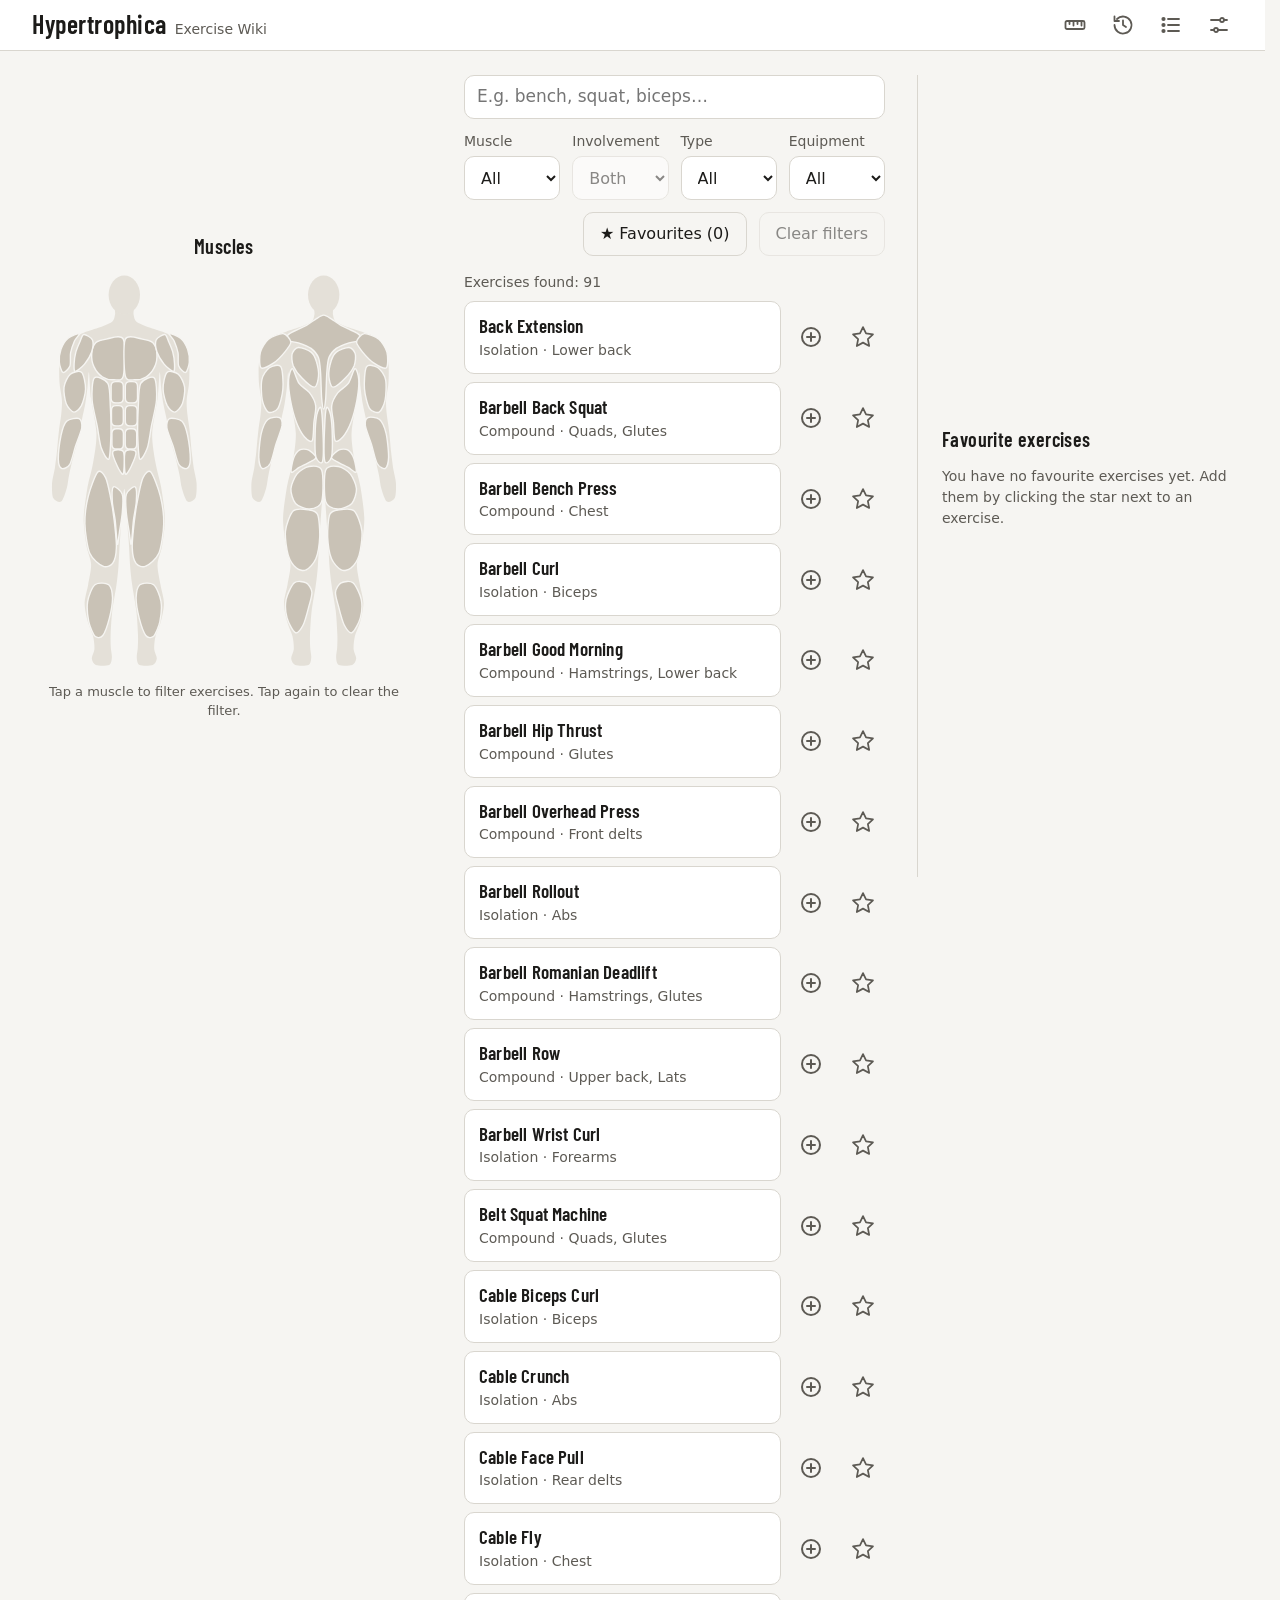
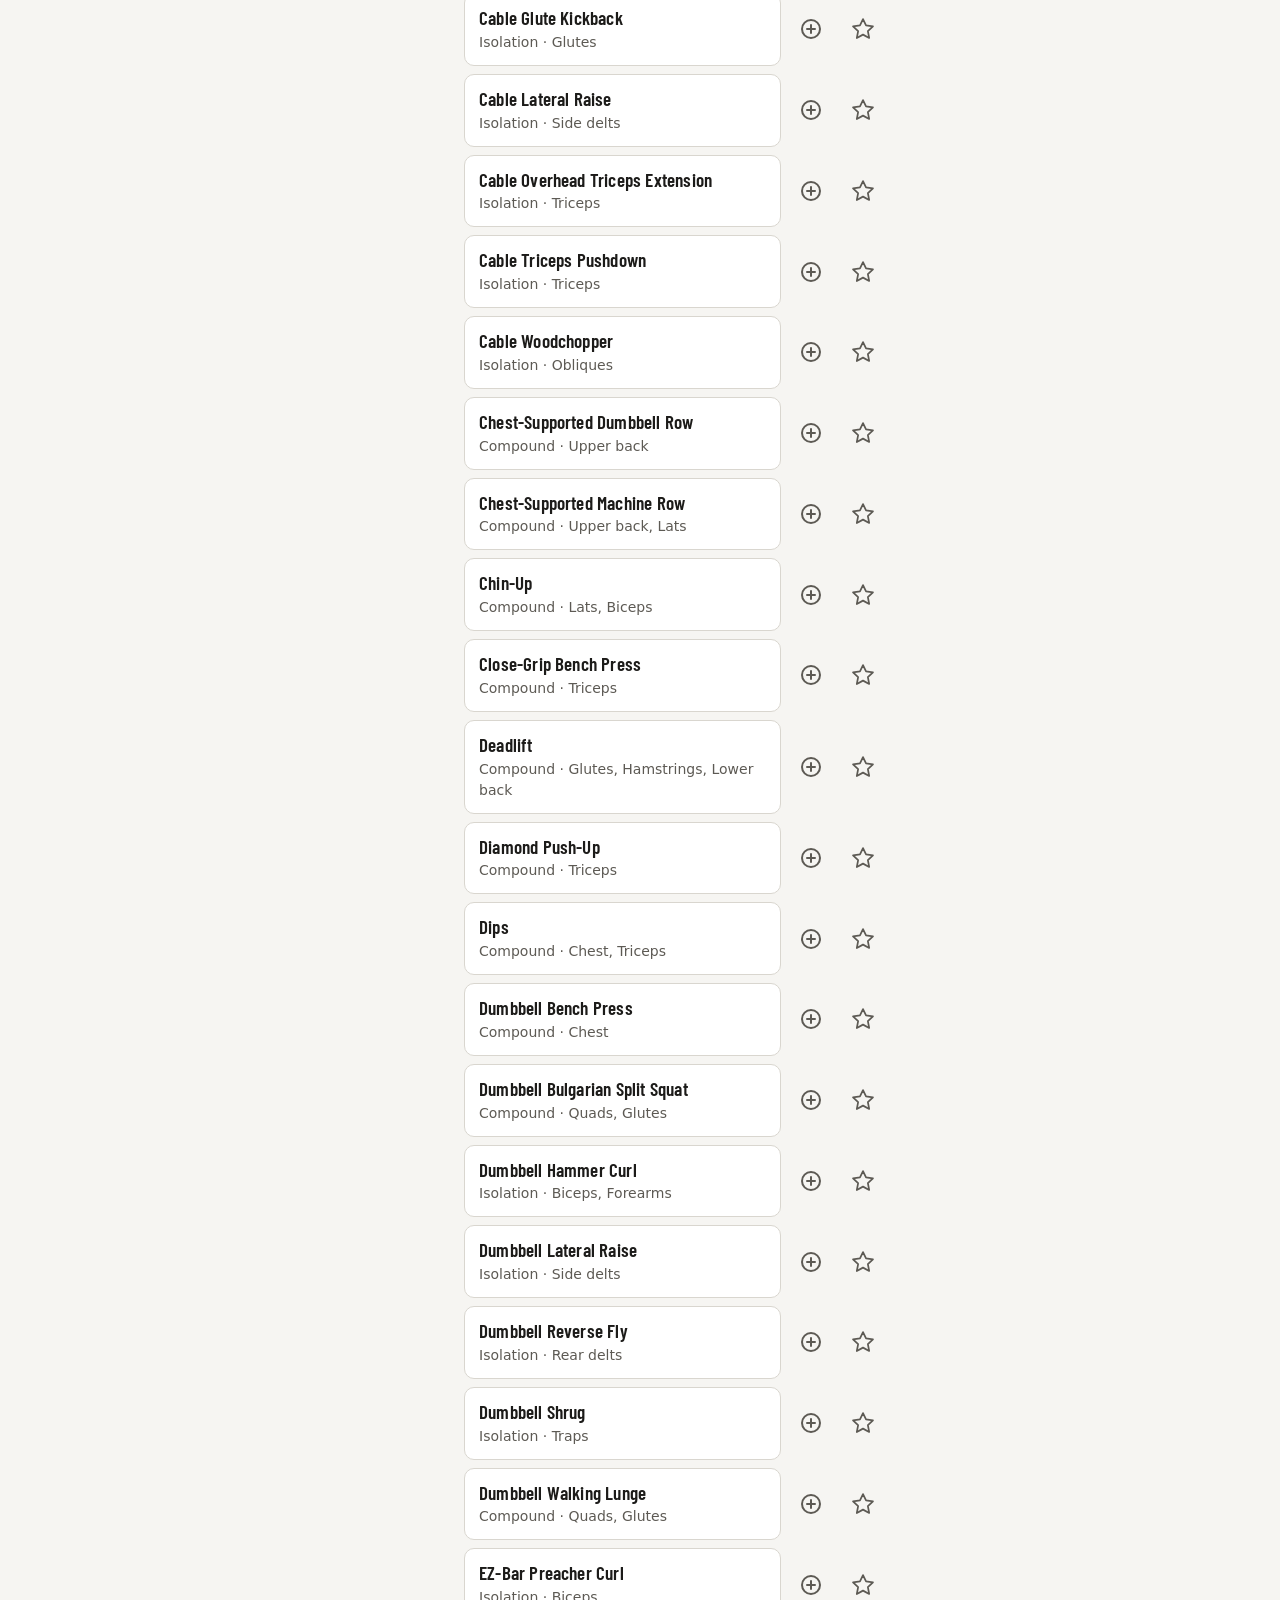
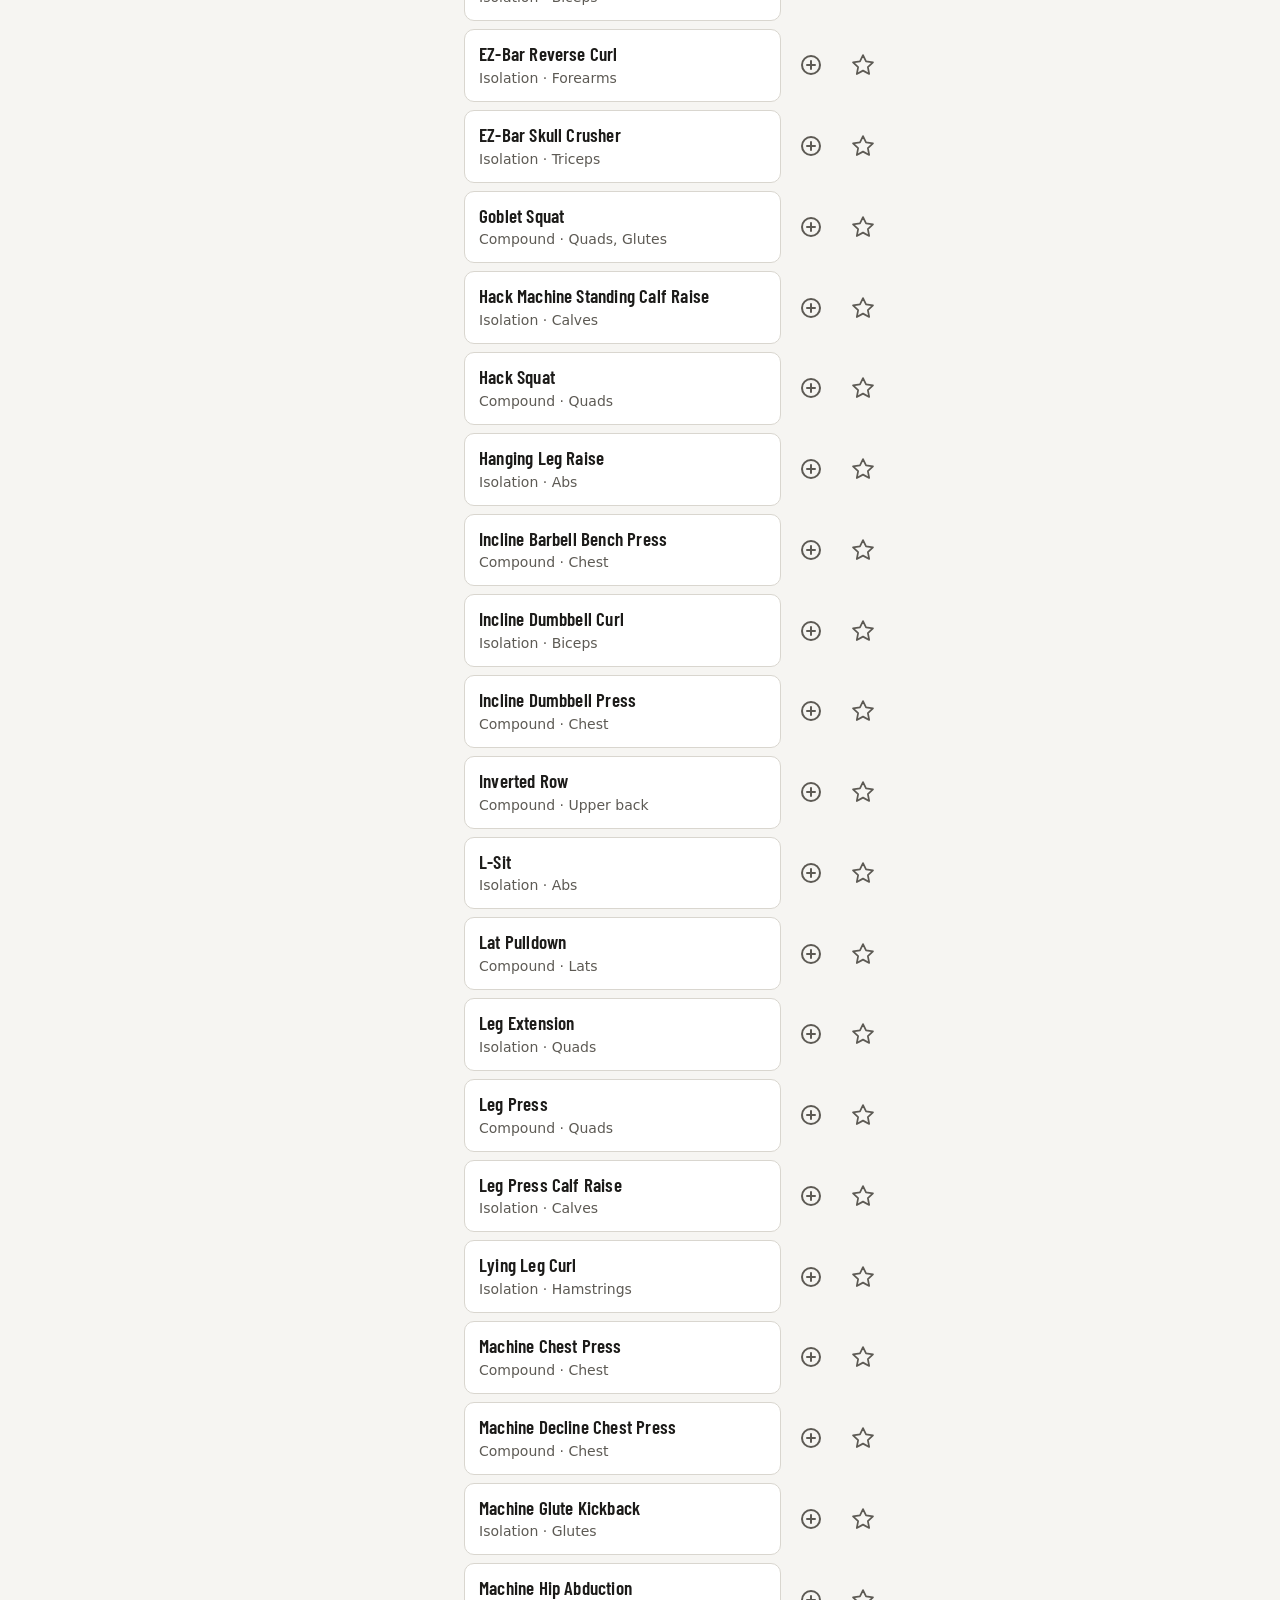
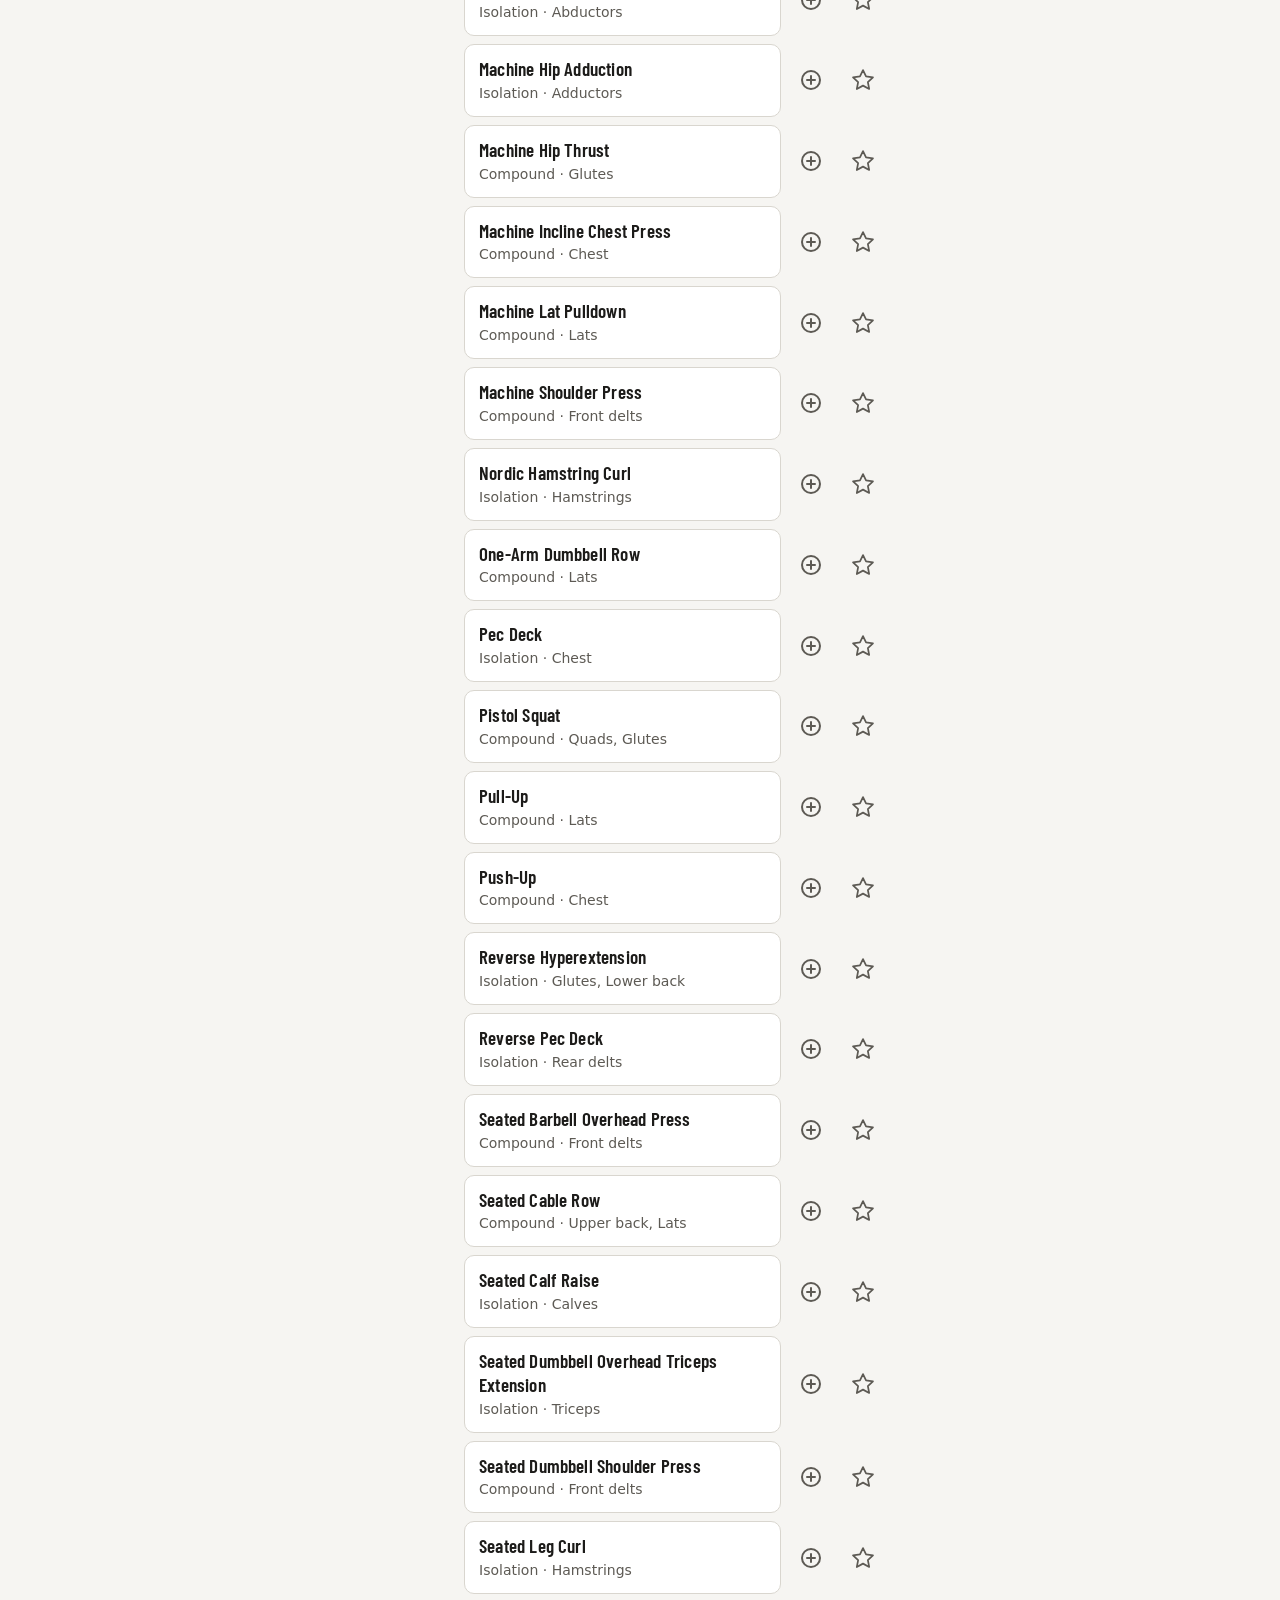
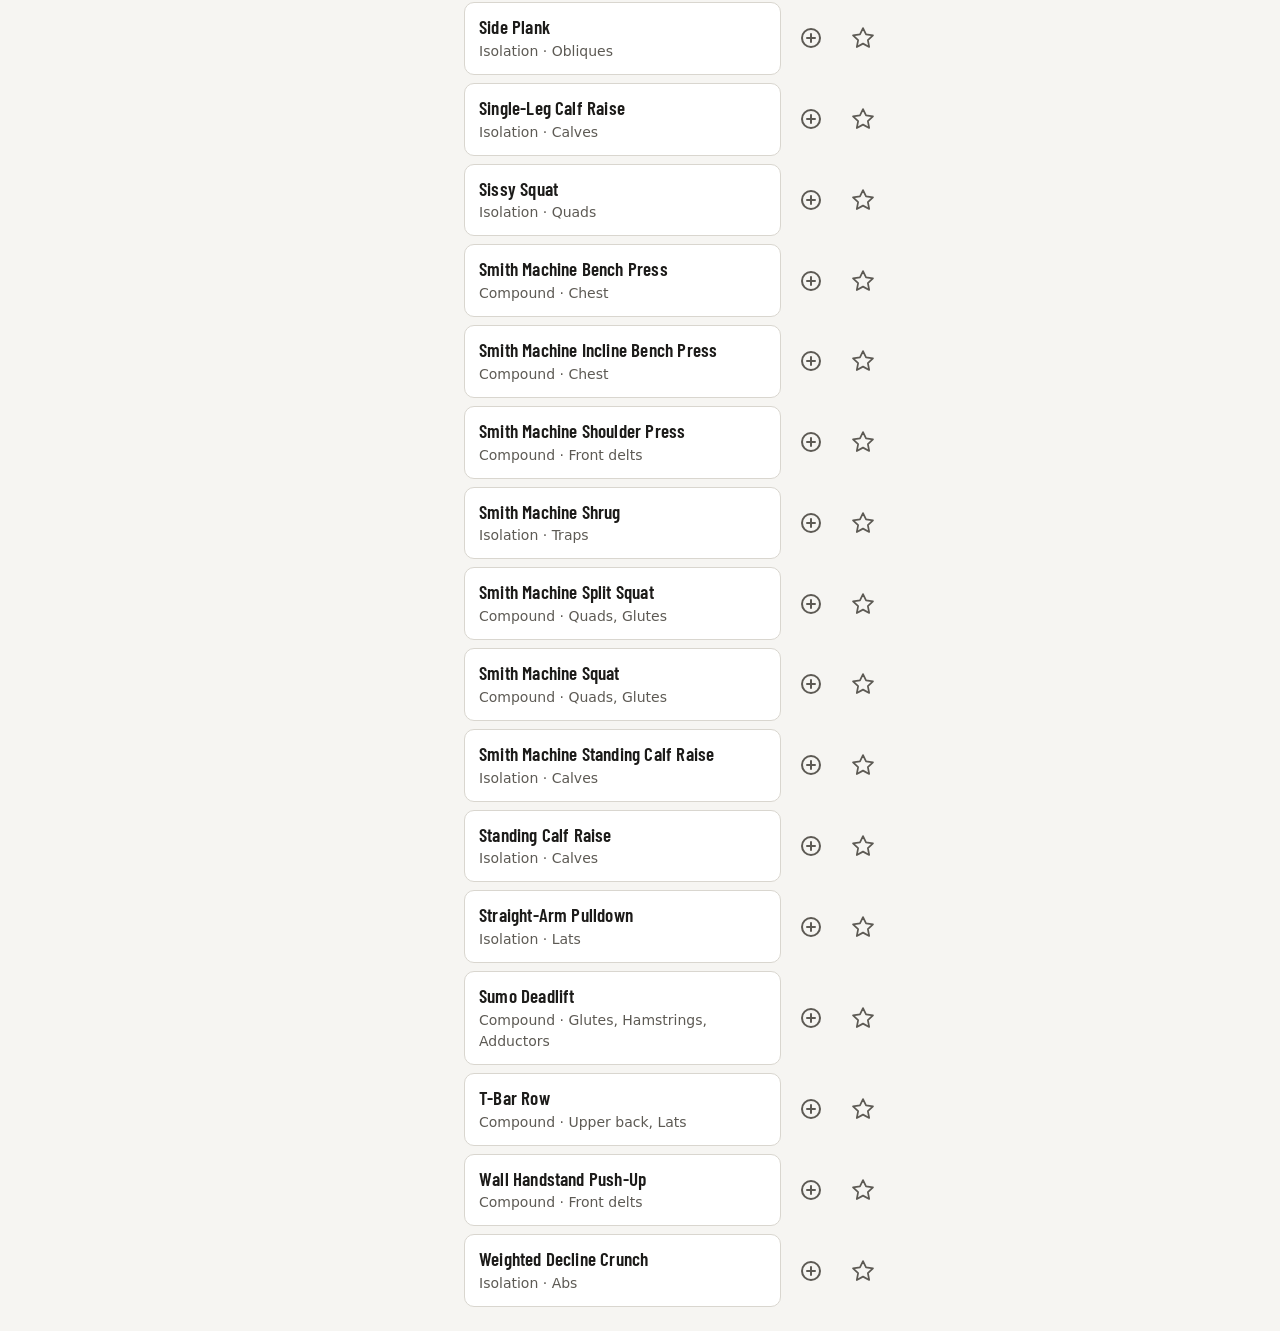
==== commit ddd562e7: "Add collapsible measuring guide to body view Co-Authored-By: Claude Opus 5.5 <noreply@anthropic.com>" ====
--- a/index.html
+++ b/index.html
@@ -212,9 +212,11 @@
       <a class="back-link" href="#/" id="body-back"></a>
       <h1 id="body-title" tabindex="-1" data-i18n="body.title"></h1>
       <div id="body-intro" class="measures-intro"></div>
-      <!-- Formulář: datum, hmotnost, tělesný tuk a (rozbalovací) míry v cm -->
+      <!-- Formulář: datum, hmotnost, tělesný tuk a míry v cm (vše viditelné hned) -->
       <section class="log measures-entry" aria-labelledby="body-form-title">
         <h2 id="body-form-title" data-i18n="body.formTitle"></h2>
+        <!-- Rozbalovací návod „Jak měřit?“; obsah vytvoří app.js (createBodyGuide) -->
+        <details id="body-guide" class="measures-guide"></details>
         <form id="body-form" class="measures-form" novalidate></form>
         <p id="body-feedback" class="log-feedback" role="status"></p>
       </section>
@@ -262,6 +264,7 @@
         <div class="backup-actions">
           <button id="backup-export" class="button-primary" type="button" data-i18n="backup.exportJson"></button>
           <button id="backup-export-csv" class="button-secondary" type="button" data-i18n="backup.exportCsv"></button>
+          <button id="backup-export-body-csv" class="button-secondary" type="button" data-i18n="backup.exportBodyCsv"></button>
           <button id="backup-import" class="button-secondary" type="button" data-i18n="backup.import"></button>
           <!-- Skrytý výběr souboru; otevře ho tlačítko „Importovat zálohu“ -->
           <input id="backup-file" type="file" accept=".json,application/json" hidden>
--- a/style.css
+++ b/style.css
@@ -1263,9 +1263,10 @@
   gap: 8px;
 }
 
-/* Položka: pořadí | odkaz na cvik | šipky nad sebou | odebrat */
+/* Položka: pořadí | odkaz na cvik | šipky nad sebou | odebrat; pod tím plán sérií */
 .plan-item {
   display: flex;
+  flex-wrap: wrap;
   align-items: center;
   gap: 4px;
 }
@@ -1317,6 +1318,120 @@
   flex-direction: column;
 }
 
+/* ===== Plánované série (pod cvikem v tréninku a v detailu cviku) ===== */
+.planned {
+  min-width: 0;
+}
+
+/* V tréninku celá šířka pod kartou cviku, odsazené o sloupec s pořadím */
+.plan-item .planned {
+  flex: 1 0 100%;
+  padding-left: 32px;
+}
+
+.planned-list {
+  margin: 0;
+  padding: 0;
+  list-style: none;
+}
+
+.planned-row {
+  display: flex;
+  flex-wrap: wrap;
+  align-items: center;
+  gap: 4px;
+  min-height: var(--tap);
+  border-top: 1px solid var(--border);
+}
+
+.planned-row:first-child {
+  border-top: 0;
+}
+
+.planned-text {
+  font-variant-numeric: tabular-nums;
+  font-weight: 600;
+}
+
+.planned-plan .planned-text {
+  flex: 1;
+  padding-left: 4px;
+}
+
+/* Celý řádek (políčko i text) je klikací, aby se dalo trefit i na mobilu */
+.planned-check {
+  flex: 1;
+  display: flex;
+  flex-wrap: wrap;
+  align-items: center;
+  column-gap: 8px;
+  min-height: var(--tap);
+  cursor: pointer;
+  -webkit-tap-highlight-color: transparent;
+}
+
+.planned-checkbox {
+  flex: none;
+  width: 24px;
+  height: 24px;
+  margin: 10px;
+  accent-color: var(--accent);
+  cursor: pointer;
+}
+
+.planned-row.is-done .planned-text {
+  color: var(--text-muted);
+}
+
+/* Zapsaná série se liší od plánu: plán drobně vedle */
+.planned-diff {
+  color: var(--text-muted);
+  font-size: 0.8125rem;
+}
+
+.planned-actions {
+  display: flex;
+  flex-wrap: wrap;
+  gap: 8px;
+  margin-top: 4px;
+}
+
+.planned-action {
+  padding: 4px 12px;
+  font-size: 0.9375rem;
+}
+
+/* Editor řádku: stejná políčka jako záznam série, celá šířka pod řádkem */
+.planned-editor {
+  flex: 1 0 100%;
+  margin: 4px 0 8px;
+  padding: 12px;
+  background: var(--surface);
+  border: 1px solid var(--border);
+  border-radius: var(--radius);
+}
+
+.planned-editor .log-feedback {
+  min-height: 1.5em;
+  margin: 8px 0 0;
+  color: var(--text-muted);
+  font-size: 0.875rem;
+}
+
+.planned-editor-actions {
+  display: flex;
+  gap: var(--gap);
+}
+
+.planned-editor-actions button {
+  flex: 1;
+}
+
+/* Detail cviku: plán nad formulářem pro další série */
+.log .planned {
+  margin-bottom: 8px;
+}
+
 .plan-actions {
   display: flex;
   flex-wrap: wrap;
@@ -1737,22 +1852,14 @@
   max-width: none;
 }
 
-/* Rozbalovací „Míry (cm)“ */
-.measures-more {
+/* Část „Míry (cm)“: oddělená čárou, nadpis stejný jako „Dnes“ v záznamu sérií */
+.measures-cm {
   margin-top: var(--gap);
   border-top: 1px solid var(--border);
 }
 
-.measures-more summary {
-  display: flex;
-  align-items: center;
-  min-height: var(--tap);
-  font-weight: 600;
-  cursor: pointer;
-}
-
-.measures-more[open] summary {
-  margin-bottom: 4px;
+.measures-cm h3 {
+  margin: 12px 0 8px;
 }
 
 .measures-entry .log-feedback {
@@ -1760,6 +1867,185 @@
   margin: 8px 0 0;
   color: var(--text-muted);
   font-size: 0.875rem;
+}
+
+/* ===== Návod „Jak měřit?“ (rozbalovací blok nad formulářem) ===== */
+.measures-guide {
+  margin-bottom: var(--gap);
+  border: 1px solid var(--border);
+  border-radius: var(--radius);
+  background: var(--surface);
+}
+
+.measures-guide summary {
+  display: flex;
+  align-items: center;
+  gap: 8px;
+  min-height: var(--tap);
+  padding: 0 12px;
+  color: var(--accent);
+  font-weight: 600;
+  cursor: pointer;
+  list-style: none; /* vlastní šipka místo výchozího trojúhelníku */
+}
+
+.measures-guide summary::-webkit-details-marker {
+  display: none;
+}
+
+/* Šipka: ▸ zavřeno, otočená ▾ otevřeno */
+.measures-guide summary::before {
+  content: "";
+  width: 0;
+  height: 0;
+  border-top: 5px solid transparent;
+  border-bottom: 5px solid transparent;
+  border-left: 7px solid currentColor;
+  transition: transform 0.15s;
+}
+
+.measures-guide[open] summary::before {
+  transform: rotate(90deg);
+}
+
+.measures-guide summary:focus-visible {
+  outline: 2px solid var(--focus);
+  outline-offset: -2px;
+  border-radius: var(--radius);
+}
+
+.measures-guide-body {
+  padding: 0 12px 12px;
+  font-size: 0.9375rem;
+}
+
+.measures-guide-intro,
+.measures-guide-hint {
+  margin: 0 0 8px;
+  color: var(--text-muted);
+}
+
+.measures-guide h3 {
+  margin: 12px 0 6px;
+  font-size: 1rem;
+}
+
+.measures-guide-rules {
+  margin: 0;
+  padding-left: 1.25em;
+}
+
+.measures-guide-rules li + li {
+  margin-top: 4px;
+}
+
+/* Postava vlevo, seznam měr vpravo – i na mobilu, aby bylo zvýraznění vidět hned
+   vedle klepnuté míry. Postava je „přilepená“ a při scrollování seznamem zůstává na místě. */
+.measures-guide-layout {
+  display: grid;
+  grid-template-columns: 104px 1fr;
+  gap: var(--gap);
+  align-items: start;
+}
+
+.measures-guide-figure {
+  position: sticky;
+  top: calc(var(--header-h, 56px) + 8px);
+  aspect-ratio: 200 / 440; /* místo pro obrázek ještě před jeho načtením */
+}
+
+.measures-guide-figure svg {
+  display: block;
+  width: 100%;
+  height: auto;
+}
+
+.measure-guide-svg .guide-body {
+  fill: var(--map-body);
+}
+
+.measure-guide-svg .guide-muscle {
+  fill: var(--map-muscle);
+  stroke: var(--bg);
+  stroke-width: 1.5;
+}
+
+.measure-guide-svg .guide-line {
+  color: var(--text-muted);
+  transition: opacity 0.15s;
+}
+
+.measure-guide-svg .guide-line line {
+  stroke: currentColor;
+  stroke-width: 3;
+  stroke-linecap: round;
+}
+
+.measure-guide-svg .guide-line circle {
+  fill: currentColor;
+}
+
+/* Se zvýrazněnou mírou ostatní čáry ustoupí do pozadí. */
+.has-active .measure-guide-svg .guide-line {
+  opacity: 0.35;
+}
+
+.measure-guide-svg .guide-line.is-active {
+  color: var(--accent);
+  opacity: 1;
+}
+
+.measure-guide-svg .guide-line.is-active line {
+  stroke-width: 5;
+}
+
+.measures-guide-list {
+  margin: 0;
+  padding: 0;
+  list-style: none;
+}
+
+.measures-guide-item {
+  display: block;
+  width: 100%;
+  min-height: var(--tap);
+  padding: 6px 8px;
+  border: 1px solid transparent;
+  border-radius: var(--radius);
+  background: none;
+  text-align: left;
+  cursor: pointer;
+}
+
+.measures-guide-item[aria-pressed="true"] {
+  background: var(--chip-primary-bg);
+  border-color: var(--accent);
+}
+
+.measures-guide-item:focus-visible {
+  outline: 2px solid var(--focus);
+  outline-offset: 1px;
+}
+
+.measures-guide-name {
+  display: block;
+  font-weight: 600;
+}
+
+.measures-guide-text {
+  display: block;
+  color: var(--text-muted);
+  font-size: 0.875rem;
+}
+
+.measures-guide-item[aria-pressed="true"] .measures-guide-text {
+  color: var(--chip-primary-text);
+}
+
+@media (min-width: 480px) {
+  .measures-guide-layout {
+    grid-template-columns: 140px 1fr;
+  }
 }
 
 /* Dlaždice „Aktuální stav“: 2 vedle sebe na mobilu, 3 od 640 px */
@@ -1869,6 +2155,100 @@
   margin-top: 16px;
 }
 
+/* Graf vývoje míry. Na PC v levém sloupci, přilepený pod hlavičkou a svisle na střed okna
+   (stejně jako kalendář v Historii). */
+.measures-chart {
+  margin-top: 24px;
+}
+
+@media (min-width: 900px) {
+  .measures > .measures-chart {
+    grid-column: 1;
+    grid-row: 1 / -1;
+    position: sticky;
+    top: calc(var(--header-h) + var(--page-pad-y));
+    height: calc(100vh - var(--header-h) - 2 * var(--page-pad-y));
+    height: calc(100dvh - var(--header-h) - 2 * var(--page-pad-y));
+    display: flex;
+    flex-direction: column;
+    justify-content: center;
+    margin: 0;
+  }
+}
+
+.measures-range {
+  display: grid;
+  grid-template-columns: repeat(3, minmax(0, 1fr));
+  gap: 8px;
+  margin-bottom: var(--gap);
+}
+
+.measures-chart-figure {
+  position: relative; /* bublina s hodnotou se umisťuje vůči grafu */
+}
+
+.measures-svg {
+  display: block;
+  max-width: 100%;
+  height: auto;
+  touch-action: pan-y; /* svislé posouvání stránky prstem zůstává, vodorovný tah ukazuje hodnoty */
+}
+
+.measures-svg .chart-grid {
+  stroke: var(--border);
+  stroke-width: 1;
+}
+
+.measures-svg .chart-label {
+  fill: var(--text-muted);
+  font-family: var(--font);
+  font-size: 12px;
+  font-variant-numeric: tabular-nums;
+}
+
+.measures-svg .chart-line {
+  fill: none;
+  stroke: var(--accent);
+  stroke-width: 2;
+  stroke-linejoin: round;
+  stroke-linecap: round;
+}
+
+/* Kolečko bodu s obrysem v barvě pozadí, aby se odlišilo od čáry */
+.measures-svg .chart-point {
+  fill: var(--accent);
+  stroke: var(--bg);
+  stroke-width: 2;
+}
+
+.measures-svg .chart-guide {
+  stroke: var(--text-muted);
+  stroke-width: 1;
+  stroke-dasharray: 3 3;
+}
+
+.measures-svg .chart-hit {
+  fill: transparent;
+  cursor: crosshair;
+}
+
+.measures-tooltip {
+  position: absolute;
+  padding: 4px 8px;
+  background: var(--surface);
+  border: 1px solid var(--border);
+  border-radius: 6px;
+  box-shadow: 0 2px 6px rgb(0 0 0 / 0.15);
+  font-size: 0.875rem;
+  font-variant-numeric: tabular-nums;
+  white-space: nowrap;
+  pointer-events: none;
+}
+
+.measures-chart .body-map-hint:empty {
+  display: none;
+}
+
 /* ===== Nastavení ===== */
 /* PC: stejné rozložení jako Historie – obsah ve sloupci uprostřed, svisle na střed okna. */
 @media (min-width: 900px) {
